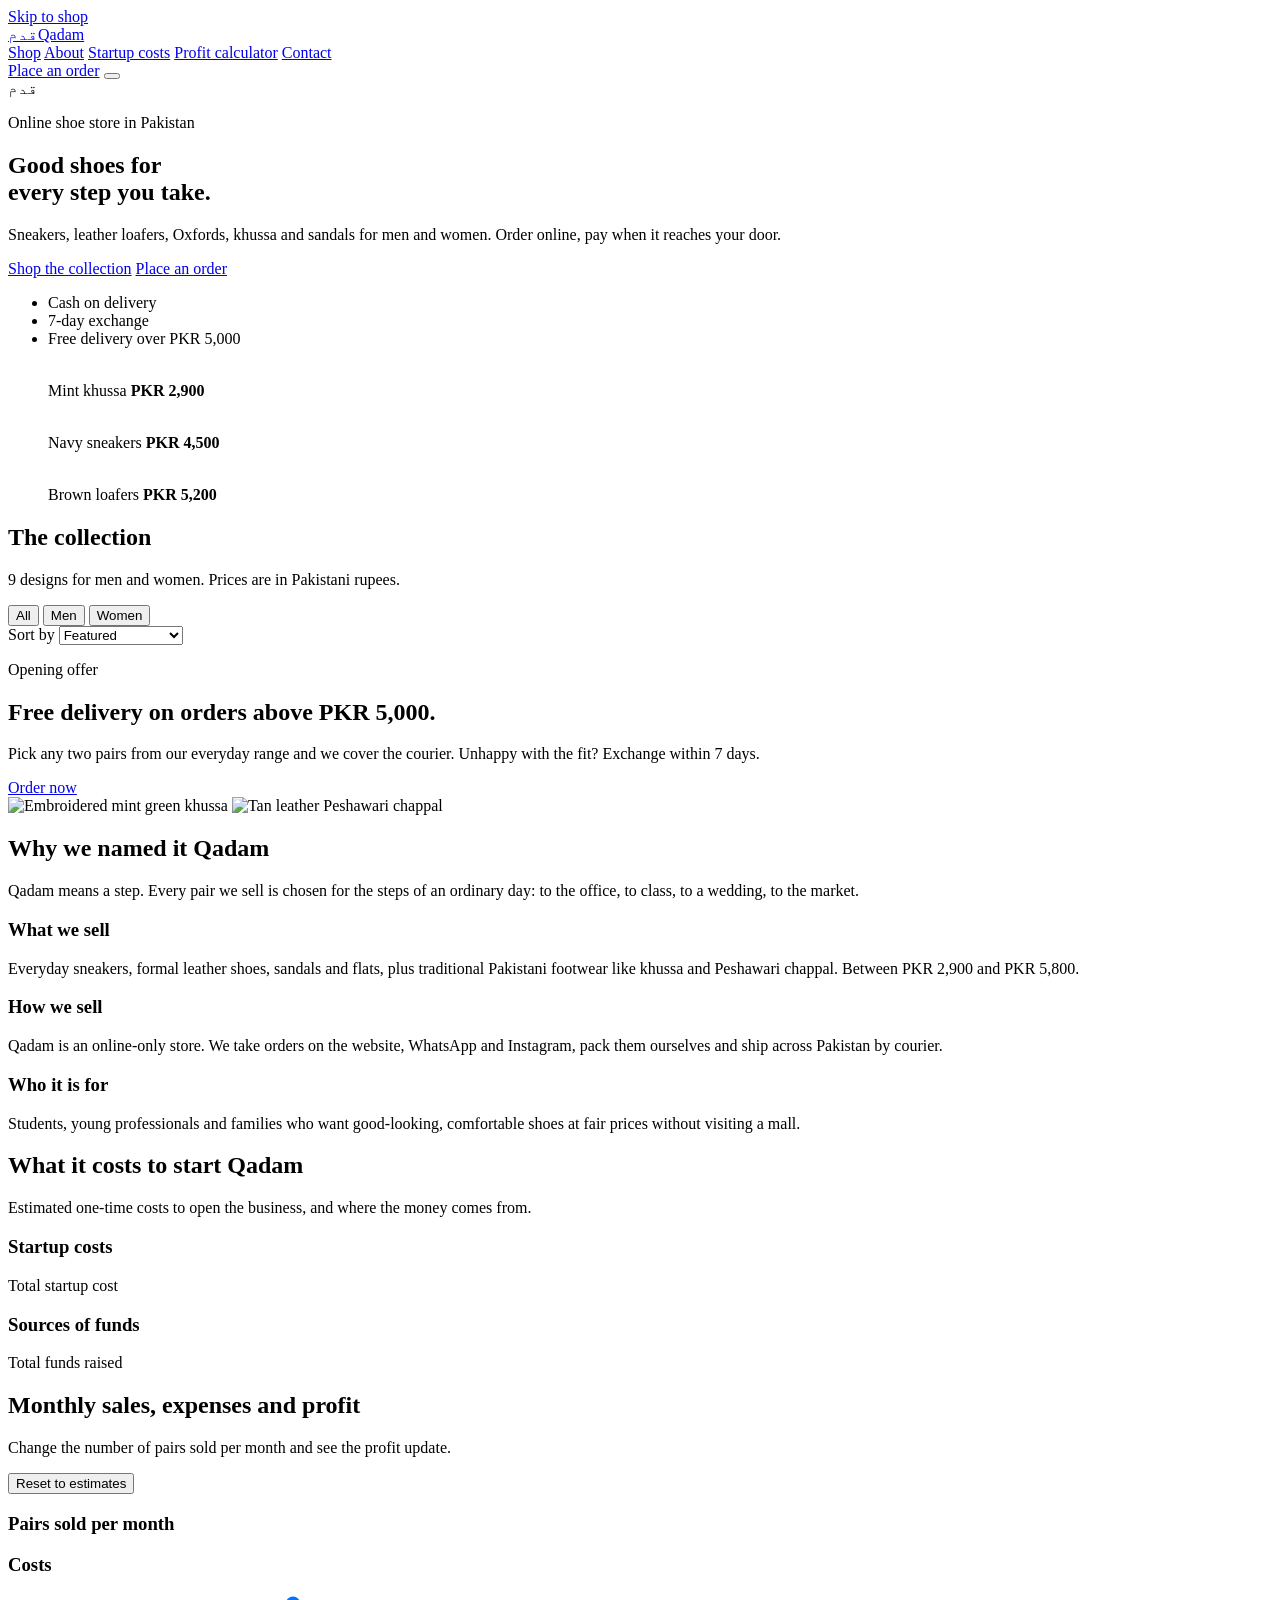
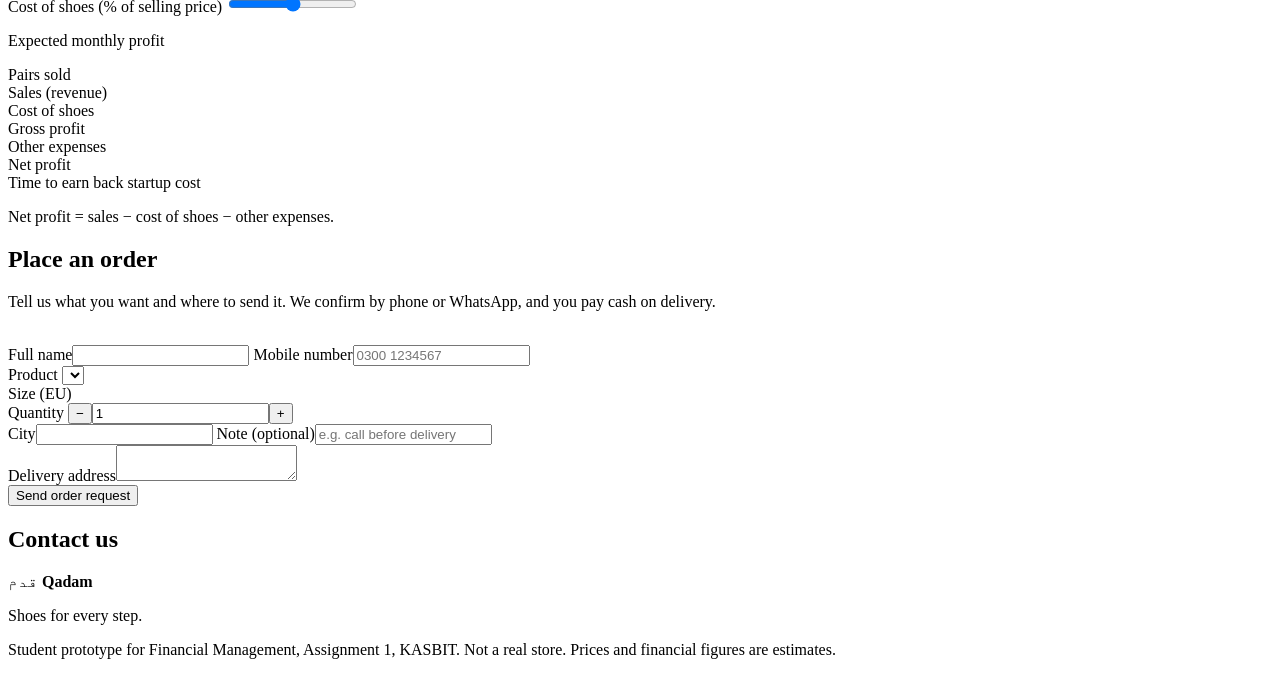
==== index.html @ eec27787 "Add files via upload" ====
<!doctype html>
<html lang="en">
<head>
<meta charset="utf-8">
<meta name="viewport" content="width=device-width, initial-scale=1">
<title>Qadam | Shoes for every step</title>
<meta name="description" content="Qadam is a Pakistani online shoe brand for men and women. Sneakers, loafers, khussa, sandals and more with cash on delivery.">
<link rel="icon" href="data:image/svg+xml,%3Csvg xmlns='http://www.w3.org/2000/svg' viewBox='0 0 64 64'%3E%3Crect width='64' height='64' rx='14' fill='%230e2b25'/%3E%3Ctext x='32' y='45' font-size='36' text-anchor='middle' fill='%23c8a15a' font-family='serif'%3EQ%3C/text%3E%3C/svg%3E">
<link rel="preconnect" href="https://fonts.googleapis.com">
<link rel="preconnect" href="https://fonts.gstatic.com" crossorigin>
<link href="https://fonts.googleapis.com/css2?family=Bricolage+Grotesque:opsz,wght@12..96,500;12..96,700;12..96,800&family=Instrument+Sans:wght@400;500;600&family=Noto+Nastaliq+Urdu:wght@500;700&display=swap" rel="stylesheet">
<link rel="stylesheet" href="static/css/style.css">
</head>
<body>
<a class="skip" href="#shop">Skip to shop</a>

<header class="site-header" id="top">
  <div class="wrap bar">
    <a class="logo" href="#top" aria-label="Qadam home"><span class="logo-ur" lang="ur">قدم</span><span class="logo-en">Qadam</span></a>
    <nav class="nav" id="nav" aria-label="Main">
      <a href="#shop">Shop</a>
      <a href="#about">About</a>
      <a href="#startup">Startup costs</a>
      <a href="#calculator">Profit calculator</a>
      <a href="#contact">Contact</a>
    </nav>
    <a class="btn btn-brass btn-sm" href="#order">Place an order</a>
    <button class="menu-btn" id="menuBtn" aria-label="Open menu" aria-expanded="false" aria-controls="nav"><span></span><span></span></button>
  </div>
</header>

<main>
<!-- HERO -->
<section class="hero">
  <div class="hero-ur" lang="ur" aria-hidden="true">قدم</div>
  <div class="wrap hero-grid">
    <div class="hero-copy">
      <p class="hero-kicker">Online shoe store in Pakistan</p>
      <h1>Good shoes for<br>every step you take.</h1>
      <p class="hero-lead">Sneakers, leather loafers, Oxfords, khussa and sandals for men and women. Order online, pay when it reaches your door.</p>
      <div class="hero-cta">
        <a class="btn btn-brass" href="#shop">Shop the collection</a>
        <a class="btn btn-ghost" href="#order">Place an order</a>
      </div>
      <ul class="hero-points">
        <li>Cash on delivery</li>
        <li>7-day exchange</li>
        <li>Free delivery over PKR 5,000</li>
      </ul>
    </div>
    <div class="steps" aria-hidden="true">
      <figure class="arch a1"><img src="static/images/8-womens-mint-khussa.webp" alt=""><figcaption>Mint khussa <b>PKR 2,900</b></figcaption></figure>
      <figure class="arch a2"><img src="static/images/1-mens-navy-sneakers.webp" alt=""><figcaption>Navy sneakers <b>PKR 4,500</b></figcaption></figure>
      <figure class="arch a3"><img src="static/images/3-mens-brown-loafers.webp" alt=""><figcaption>Brown loafers <b>PKR 5,200</b></figcaption></figure>
    </div>
  </div>
</section>

<!-- SHOP -->
<section class="section" id="shop">
  <div class="wrap">
    <div class="section-head">
      <div>
        <h2>The collection</h2>
        <p class="sub">9 designs for men and women. Prices are in Pakistani rupees.</p>
      </div>
      <div class="controls">
        <div class="seg" role="group" aria-label="Filter by gender" id="filters">
          <button class="on" data-f="all" aria-pressed="true">All</button>
          <button data-f="Men" aria-pressed="false">Men</button>
          <button data-f="Women" aria-pressed="false">Women</button>
        </div>
        <label class="sort"><span class="sr">Sort by</span>
          <select id="sort">
            <option value="default">Featured</option>
            <option value="low">Price: low to high</option>
            <option value="high">Price: high to low</option>
          </select>
        </label>
      </div>
    </div>
    <div class="grid" id="grid" aria-live="polite"></div>
  </div>
</section>

<!-- PROMO BANNER -->
<section class="promo" aria-label="Free delivery offer">
  <div class="wrap promo-in">
    <div class="promo-copy">
      <p class="promo-tag">Opening offer</p>
      <h2>Free delivery on orders above PKR 5,000.</h2>
      <p>Pick any two pairs from our everyday range and we cover the courier. Unhappy with the fit? Exchange within 7 days.</p>
      <a class="btn btn-pine" href="#order">Order now</a>
    </div>
    <div class="promo-img">
      <img src="static/images/8-womens-mint-khussa.webp" alt="Embroidered mint green khussa" loading="lazy">
      <img src="static/images/9-mens-peshawari-chappal.webp" alt="Tan leather Peshawari chappal" loading="lazy">
    </div>
  </div>
</section>

<!-- ABOUT -->
<section class="section" id="about">
  <div class="wrap about">
    <div>
      <h2>Why we named it Qadam</h2>
      <p class="big">Qadam means a step. Every pair we sell is chosen for the steps of an ordinary day: to the office, to class, to a wedding, to the market.</p>
    </div>
    <div class="about-cols">
      <div>
        <h3>What we sell</h3>
        <p>Everyday sneakers, formal leather shoes, sandals and flats, plus traditional Pakistani footwear like khussa and Peshawari chappal. Between PKR 2,900 and PKR 5,800.</p>
      </div>
      <div>
        <h3>How we sell</h3>
        <p>Qadam is an online-only store. We take orders on the website, WhatsApp and Instagram, pack them ourselves and ship across Pakistan by courier.</p>
      </div>
      <div>
        <h3>Who it is for</h3>
        <p>Students, young professionals and families who want good-looking, comfortable shoes at fair prices without visiting a mall.</p>
      </div>
    </div>
  </div>
</section>

<!-- STARTUP COSTS -->
<section class="section tint" id="startup">
  <div class="wrap">
    <div class="section-head">
      <div>
        <h2>What it costs to start Qadam</h2>
        <p class="sub">Estimated one-time costs to open the business, and where the money comes from.</p>
      </div>
    </div>
    <div class="two">
      <div class="card">
        <h3>Startup costs</h3>
        <ul class="bars" id="costList"></ul>
        <div class="total"><span>Total startup cost</span><strong id="costTotal"></strong></div>
      </div>
      <div class="card">
        <h3>Sources of funds</h3>
        <div class="stack" id="fundStack" role="img" aria-label="Share of each funding source"></div>
        <ul class="funds" id="fundList"></ul>
        <div class="total"><span>Total funds raised</span><strong id="fundTotal"></strong></div>
        <p class="note" id="fundNote"></p>
      </div>
    </div>
  </div>
</section>

<!-- CALCULATOR -->
<section class="section" id="calculator">
  <div class="wrap">
    <div class="section-head">
      <div>
        <h2>Monthly sales, expenses and profit</h2>
        <p class="sub">Change the number of pairs sold per month and see the profit update.</p>
      </div>
      <button class="btn btn-line btn-sm" id="resetCalc" type="button">Reset to estimates</button>
    </div>
    <div class="calc">
      <div class="calc-inputs">
        <div class="card">
          <h3>Pairs sold per month</h3>
          <div id="unitRows" class="rows"></div>
        </div>
        <div class="card">
          <h3>Costs</h3>
          <label class="field-inline">
            <span>Cost of shoes (% of selling price)</span>
            <span class="rangebox"><input type="range" id="costPct" min="30" max="80" step="1"><output id="costPctOut"></output></span>
          </label>
          <div id="expRows" class="rows"></div>
        </div>
      </div>
      <aside class="calc-out" aria-live="polite">
        <p class="out-label">Expected monthly profit</p>
        <p class="out-big" id="oProfit"></p>
        <p class="out-sub" id="oMargin"></p>
        <div class="flow" id="flow" role="img" aria-label="How sales are split between shoe costs, expenses and profit"></div>
        <dl class="out-list">
          <div><dt>Pairs sold</dt><dd id="oUnits"></dd></div>
          <div><dt>Sales (revenue)</dt><dd id="oRev"></dd></div>
          <div><dt>Cost of shoes</dt><dd id="oCogs"></dd></div>
          <div><dt>Gross profit</dt><dd id="oGross"></dd></div>
          <div><dt>Other expenses</dt><dd id="oExp"></dd></div>
          <div class="hl"><dt>Net profit</dt><dd id="oNet"></dd></div>
          <div><dt>Time to earn back startup cost</dt><dd id="oPay"></dd></div>
        </dl>
        <p class="note">Net profit = sales &minus; cost of shoes &minus; other expenses.</p>
      </aside>
    </div>
  </div>
</section>

<!-- ORDER -->
<section class="section tint" id="order">
  <div class="wrap order">
    <div class="order-side">
      <h2>Place an order</h2>
      <p class="sub">Tell us what you want and where to send it. We confirm by phone or WhatsApp, and you pay cash on delivery.</p>
      <div class="order-img"><img id="orderImg" src="static/images/1-mens-navy-sneakers.webp" alt=""></div>
    </div>
    <form class="card form" id="orderForm" novalidate>
      <div class="f2">
        <label>Full name<input name="name" autocomplete="name" required><em class="err" data-for="name"></em></label>
        <label>Mobile number<input name="phone" inputmode="tel" autocomplete="tel" placeholder="0300 1234567" required><em class="err" data-for="phone"></em></label>
      </div>
      <label>Product
        <select name="productId" id="orderProduct" required></select>
        <em class="err" data-for="productId"></em>
      </label>
      <div class="f2">
        <div class="fieldset">
          <span class="lab">Size (EU)</span>
          <div class="sizes" id="sizes" role="radiogroup" aria-label="Size"></div>
          <em class="err" data-for="size"></em>
        </div>
        <label>Quantity
          <span class="qty"><button type="button" data-q="-1" aria-label="Decrease">&minus;</button><input name="quantity" id="qty" value="1" inputmode="numeric" readonly><button type="button" data-q="1" aria-label="Increase">+</button></span>
        </label>
      </div>
      <div class="f2">
        <label>City<input name="city" autocomplete="address-level2" required><em class="err" data-for="city"></em></label>
        <label>Note (optional)<input name="note" maxlength="300" placeholder="e.g. call before delivery"></label>
      </div>
      <label>Delivery address<textarea name="address" rows="2" autocomplete="street-address" required></textarea><em class="err" data-for="address"></em></label>
      <div class="summary" id="summary"></div>
      <button class="btn btn-pine btn-block" type="submit" id="submitBtn">Send order request</button>
      <p class="form-msg" id="formMsg" role="status"></p>
    </form>
  </div>
</section>

<!-- CONTACT -->
<section class="section" id="contact">
  <div class="wrap">
    <h2>Contact us</h2>
    <div class="contact-grid" id="contactGrid"></div>
  </div>
</section>
</main>

<footer class="footer">
  <div class="wrap foot">
    <div><span class="logo-ur" lang="ur">قدم</span> <strong>Qadam</strong><p>Shoes for every step.</p></div>
    <p class="fine">Student prototype for Financial Management, Assignment 1, KASBIT. Not a real store. Prices and financial figures are estimates.</p>
  </div>
</footer>

<!-- QUICK VIEW -->
<dialog class="qv" id="qv" aria-labelledby="qvName">
  <button class="qv-x" id="qvClose" aria-label="Close">&times;</button>
  <div class="qv-img"><img id="qvImg" alt=""></div>
  <div class="qv-body">
    <p class="qv-meta" id="qvMeta"></p>
    <h3 id="qvName"></h3>
    <p class="qv-price" id="qvPrice"></p>
    <p id="qvDesc"></p>
    <ul class="qv-feat" id="qvFeat"></ul>
    <button class="btn btn-pine" id="qvOrder" type="button">Order this pair</button>
  </div>
</dialog>

<script src="static/js/data.js"></script>
<script src="static/js/app.js"></script>
</body>
</html>
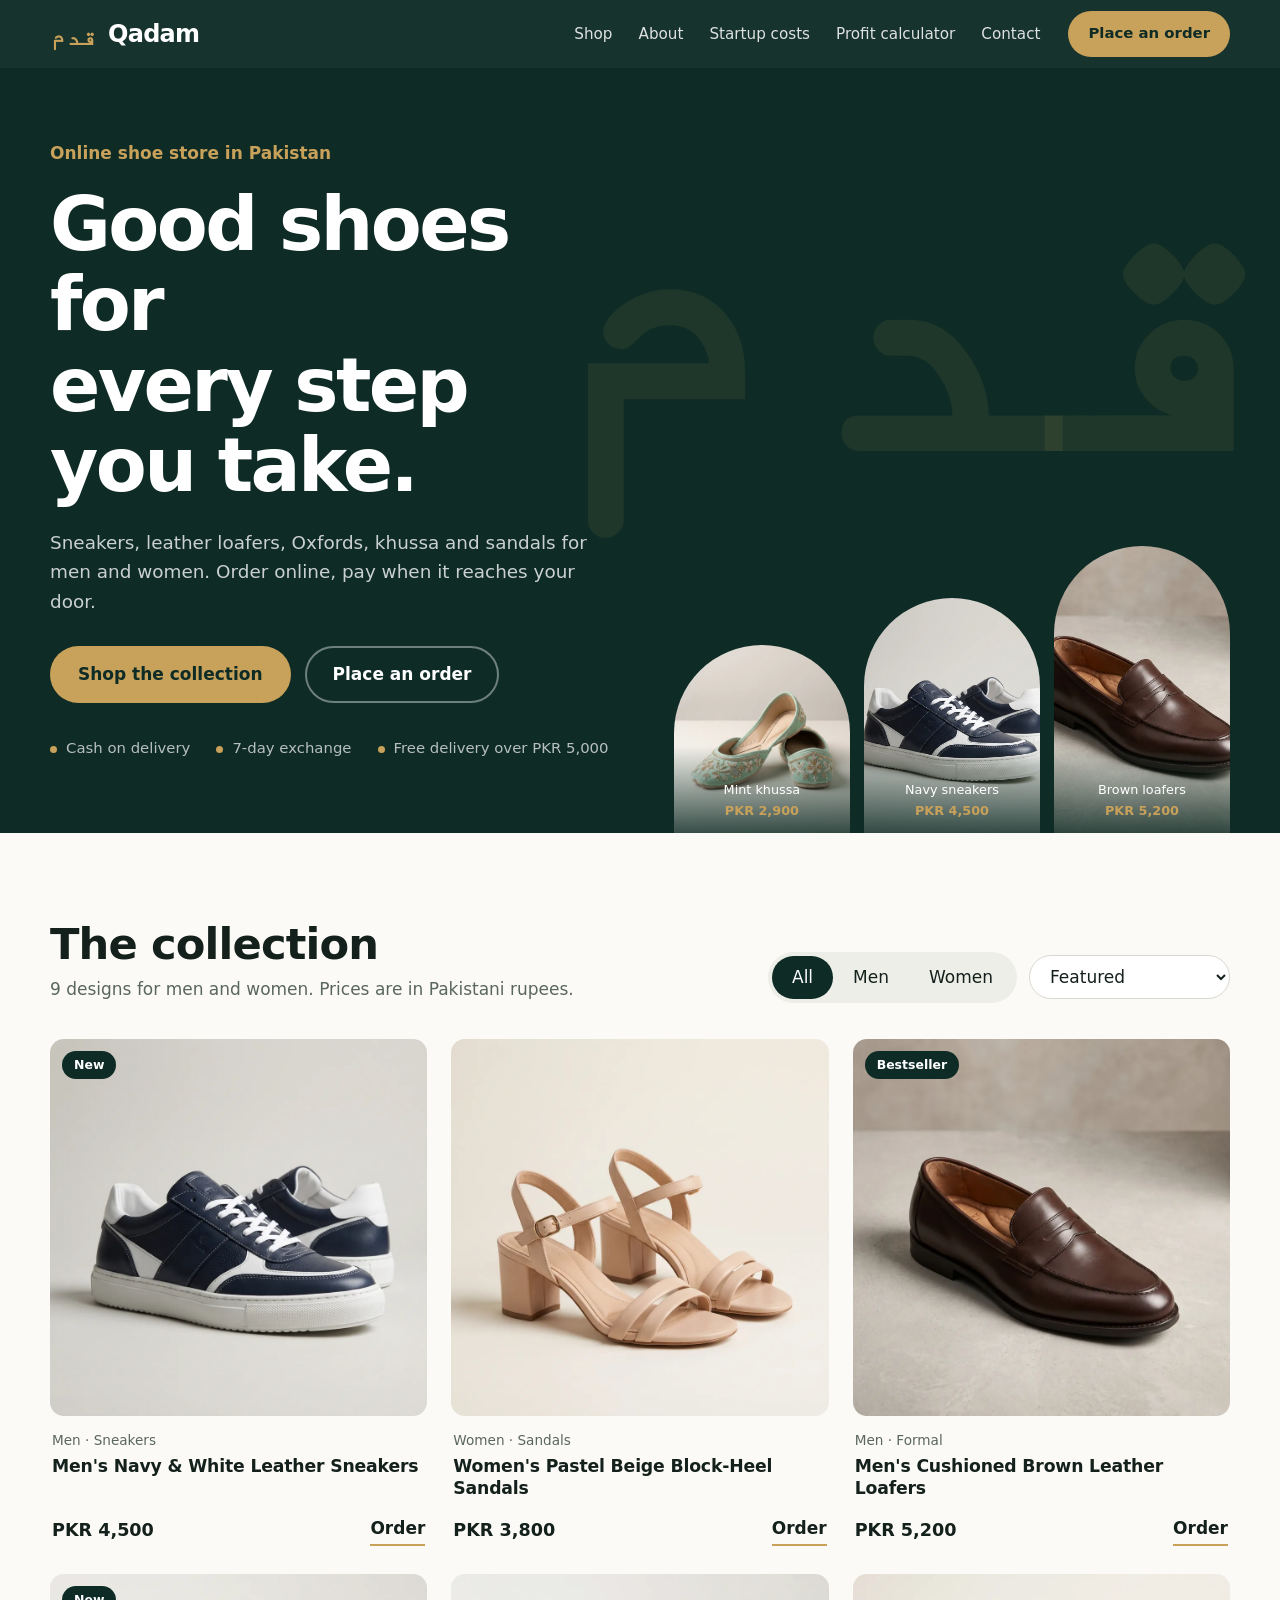
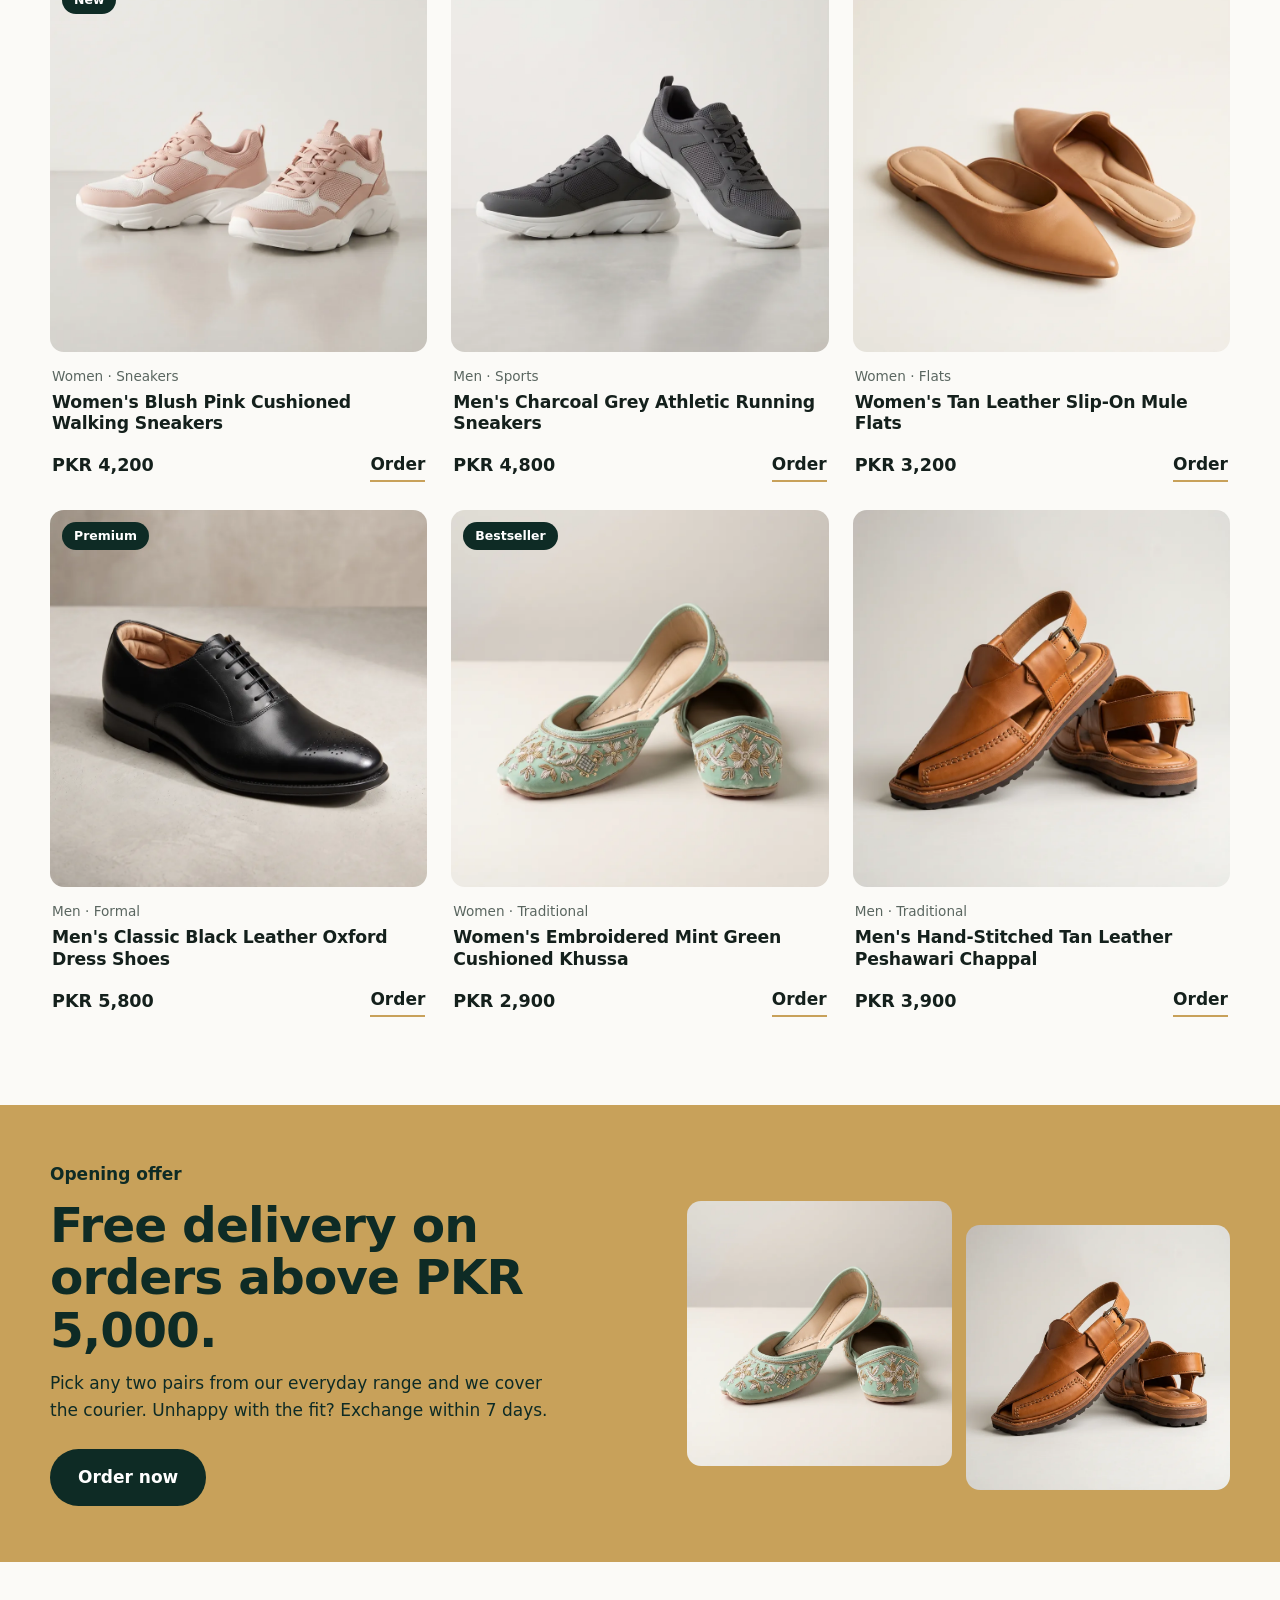
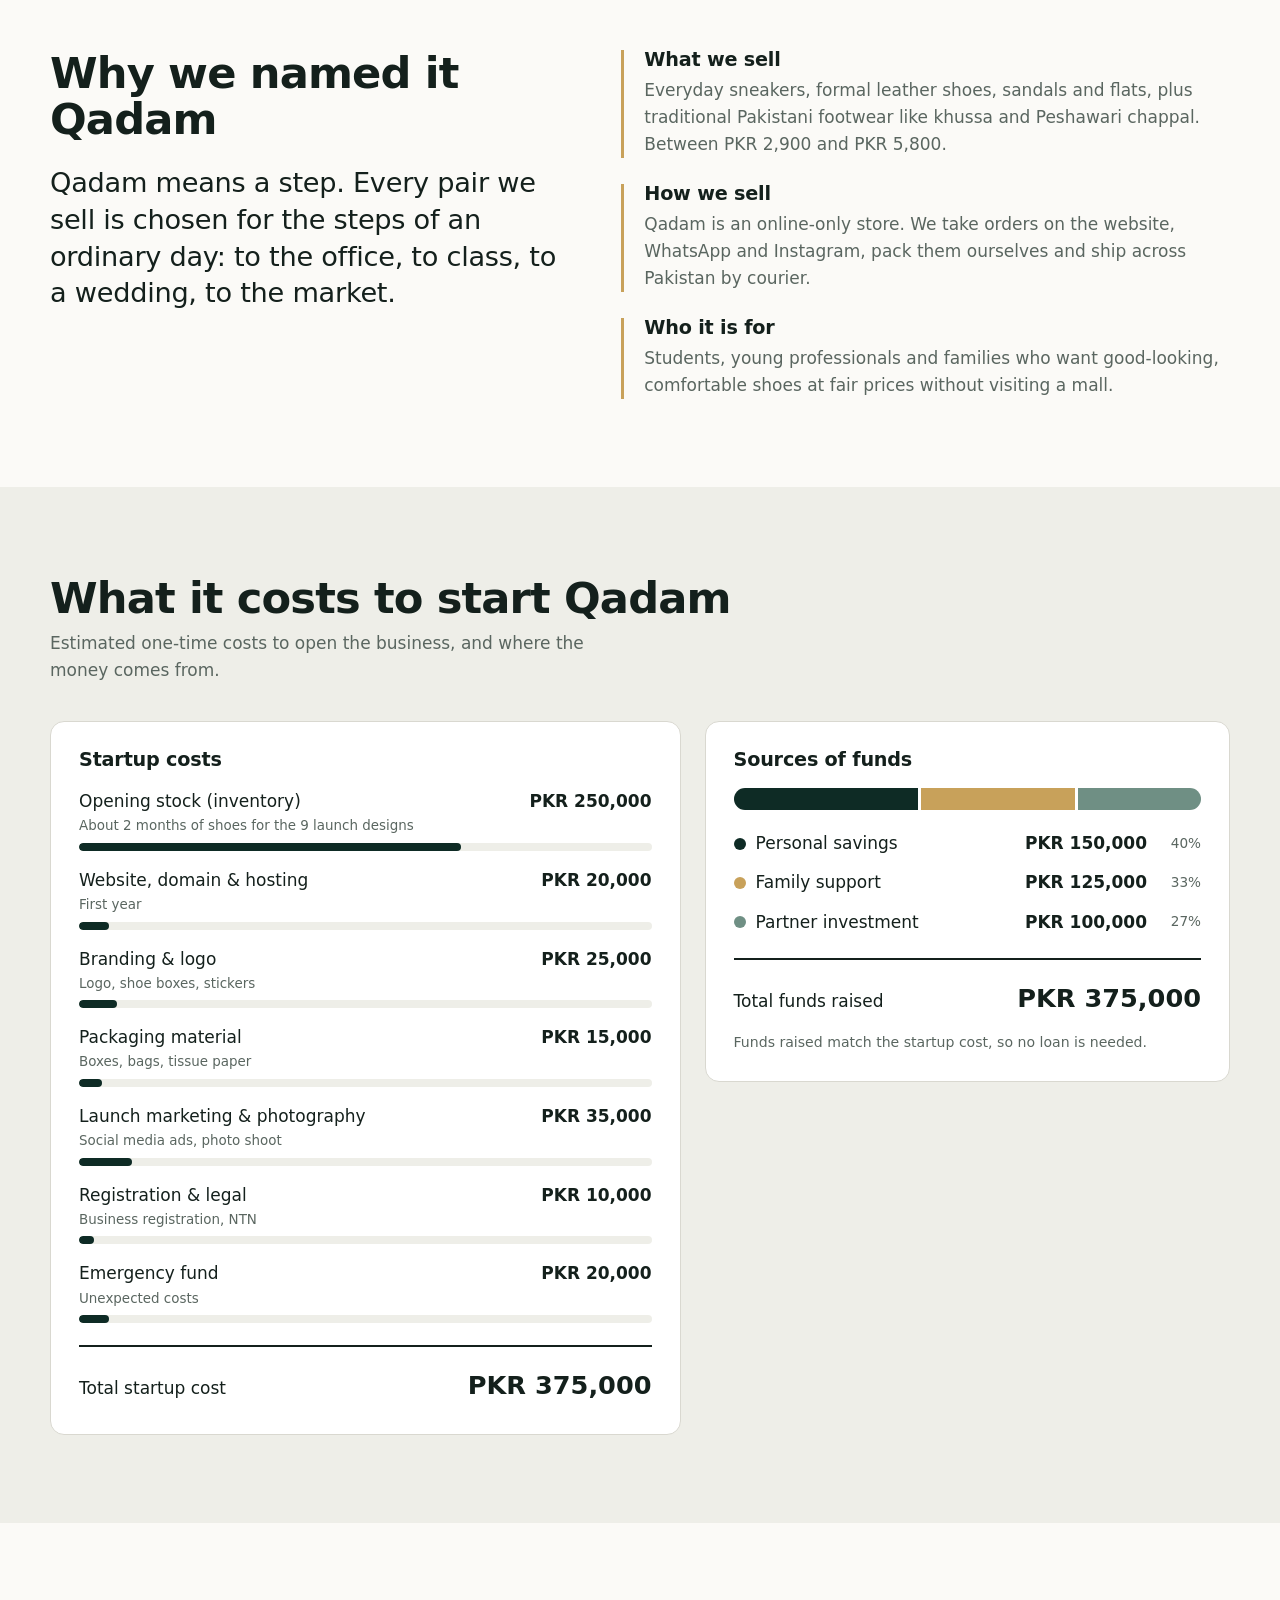
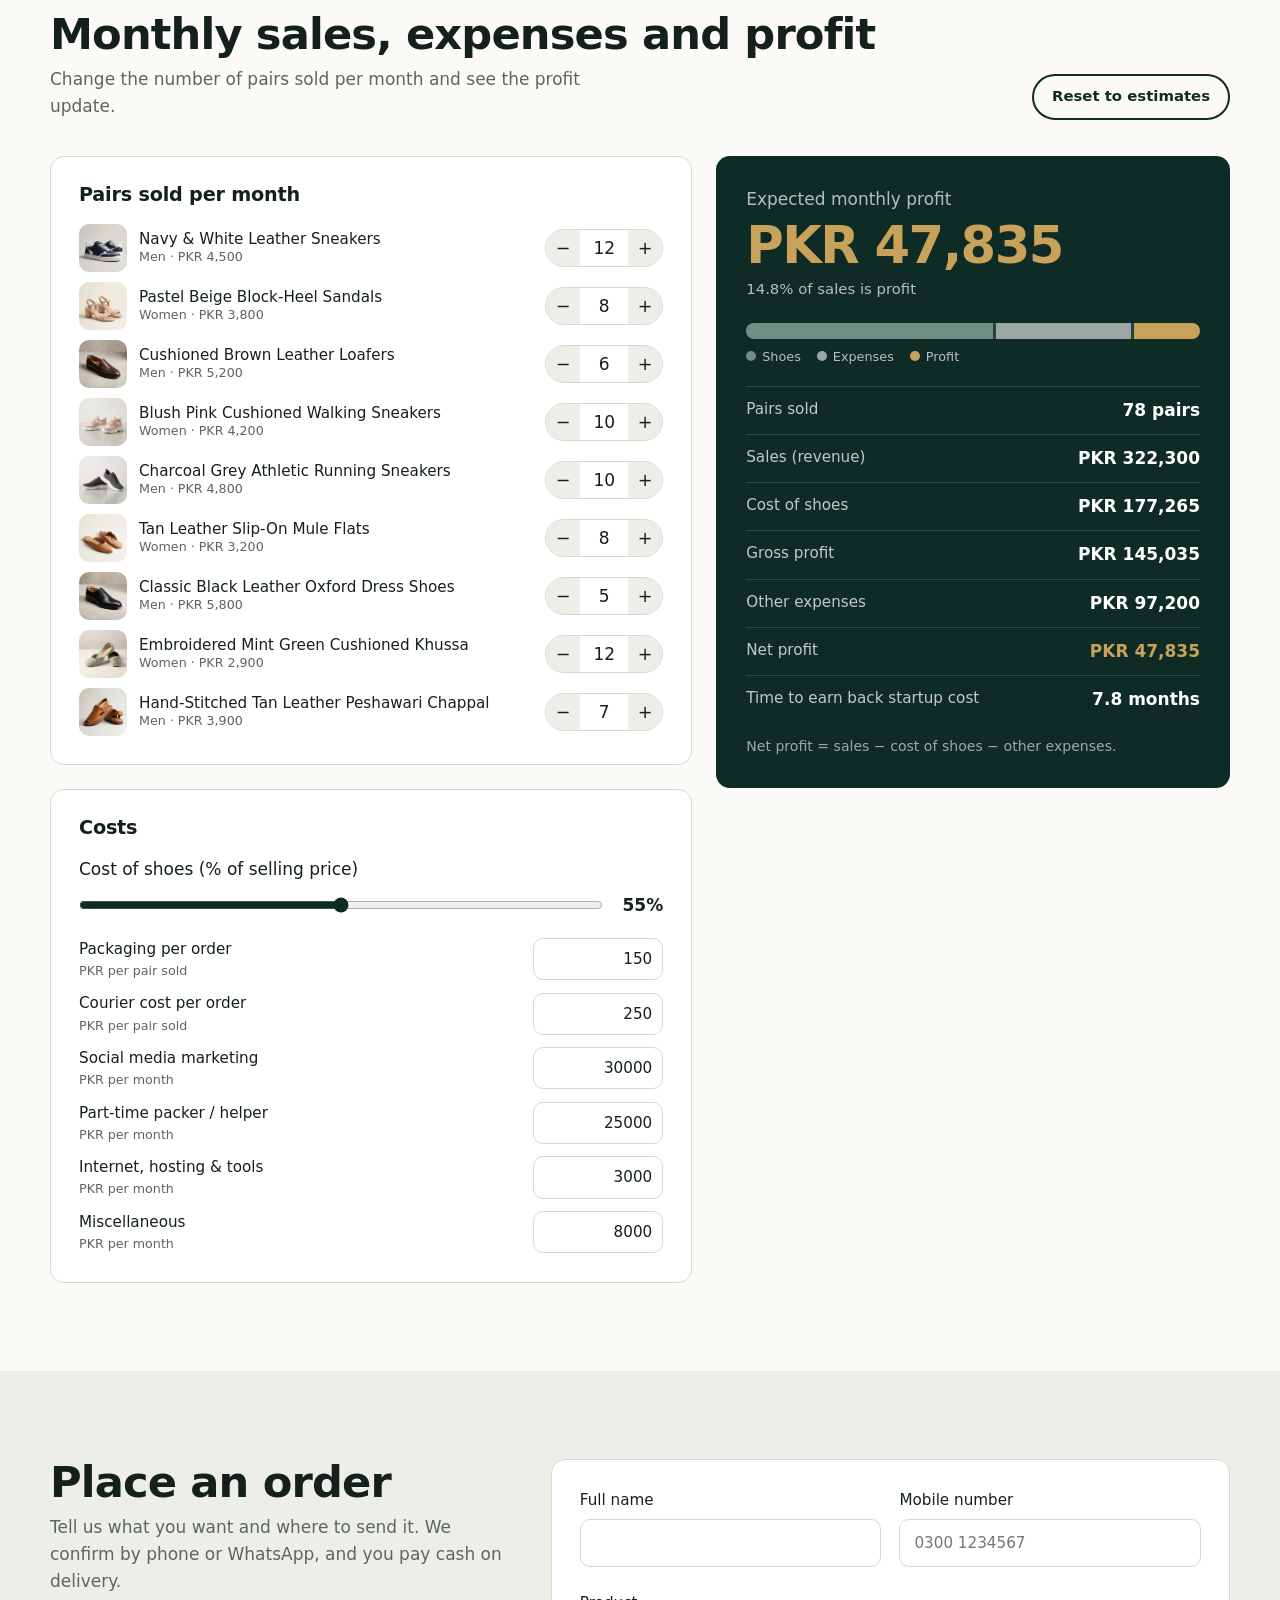
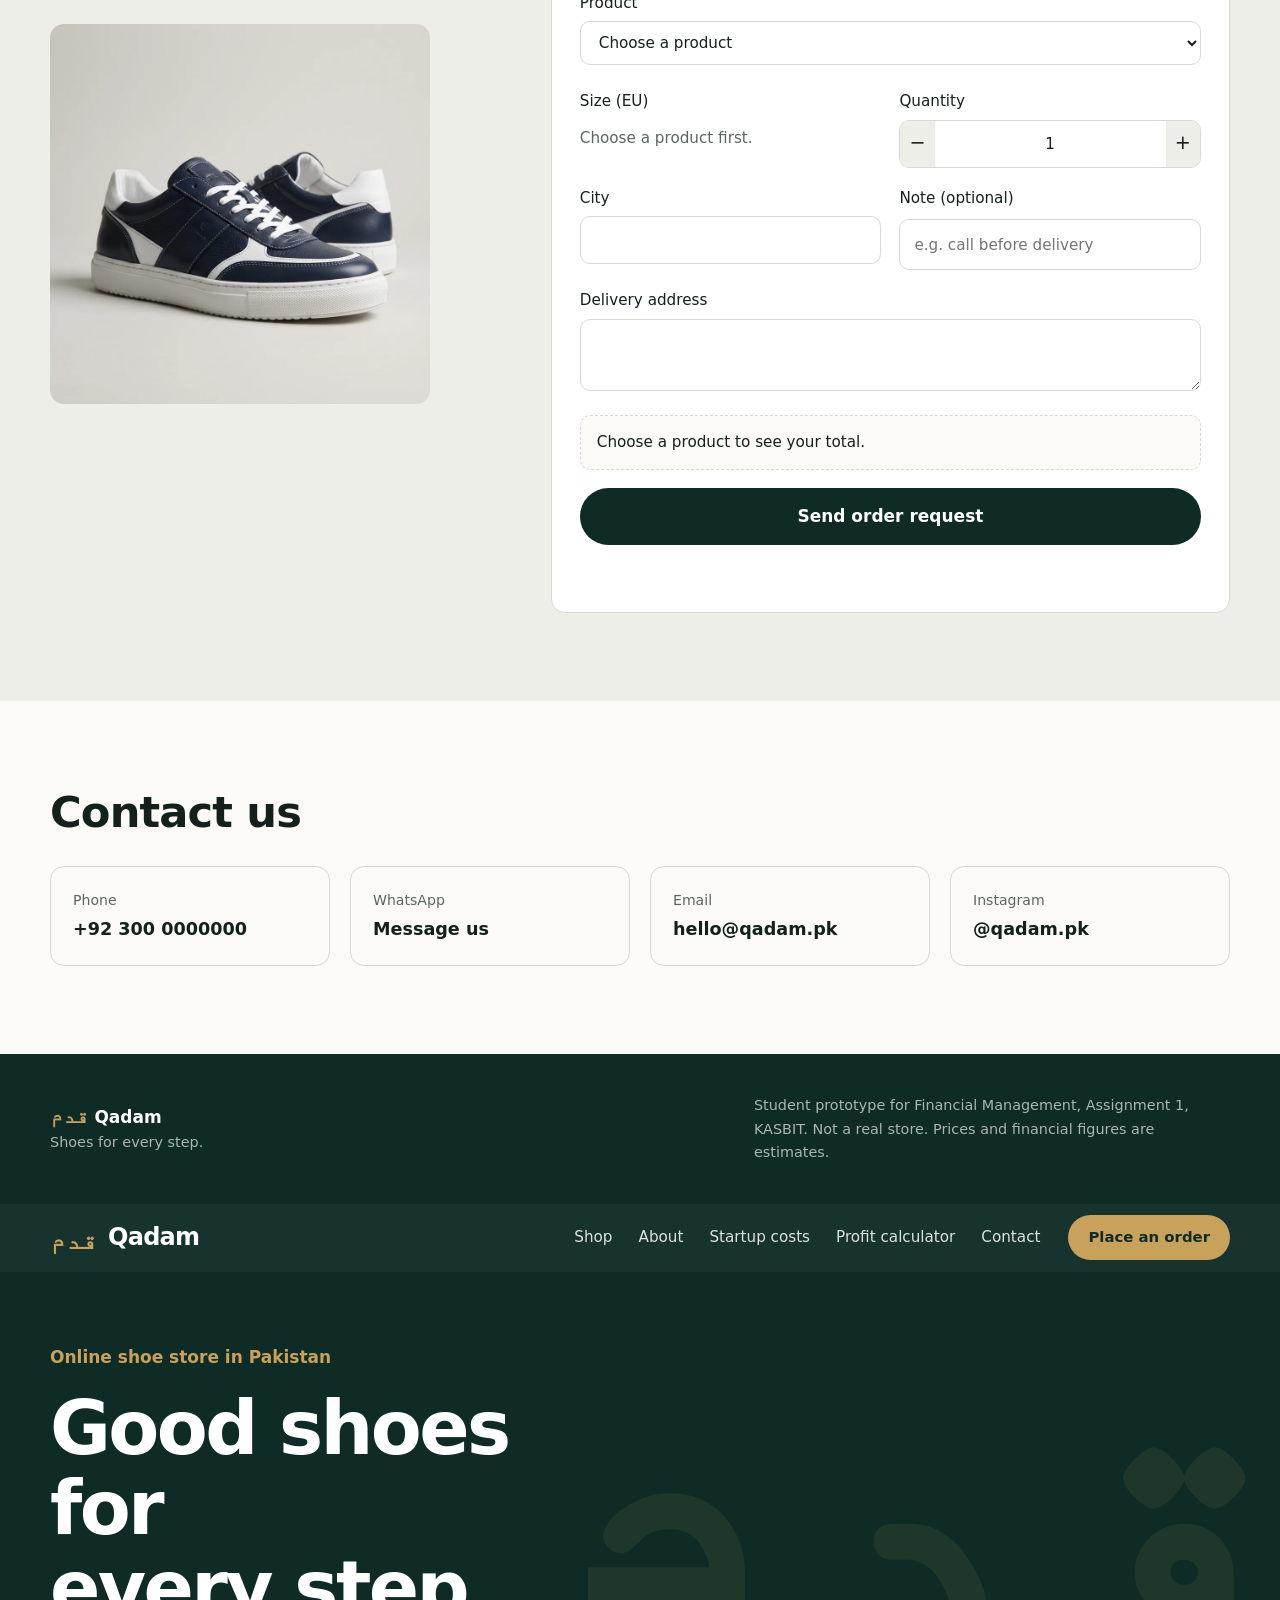
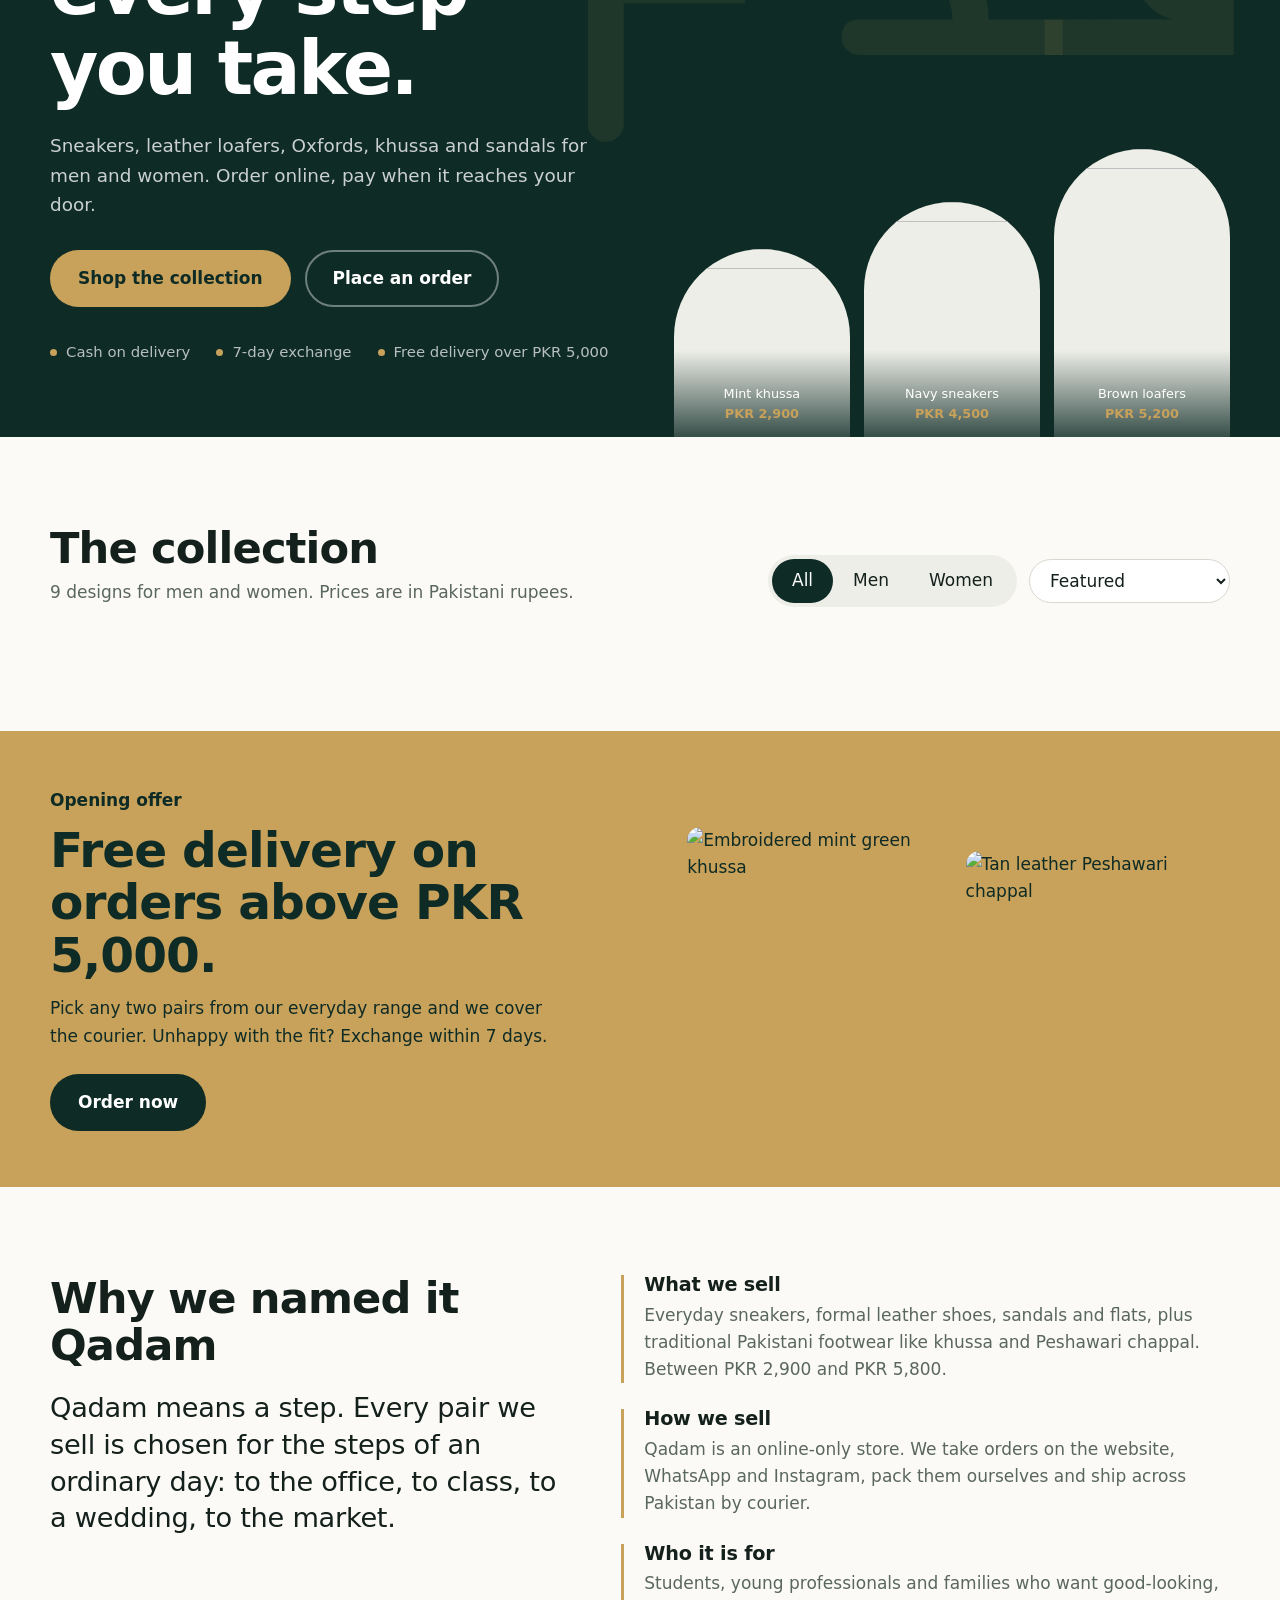
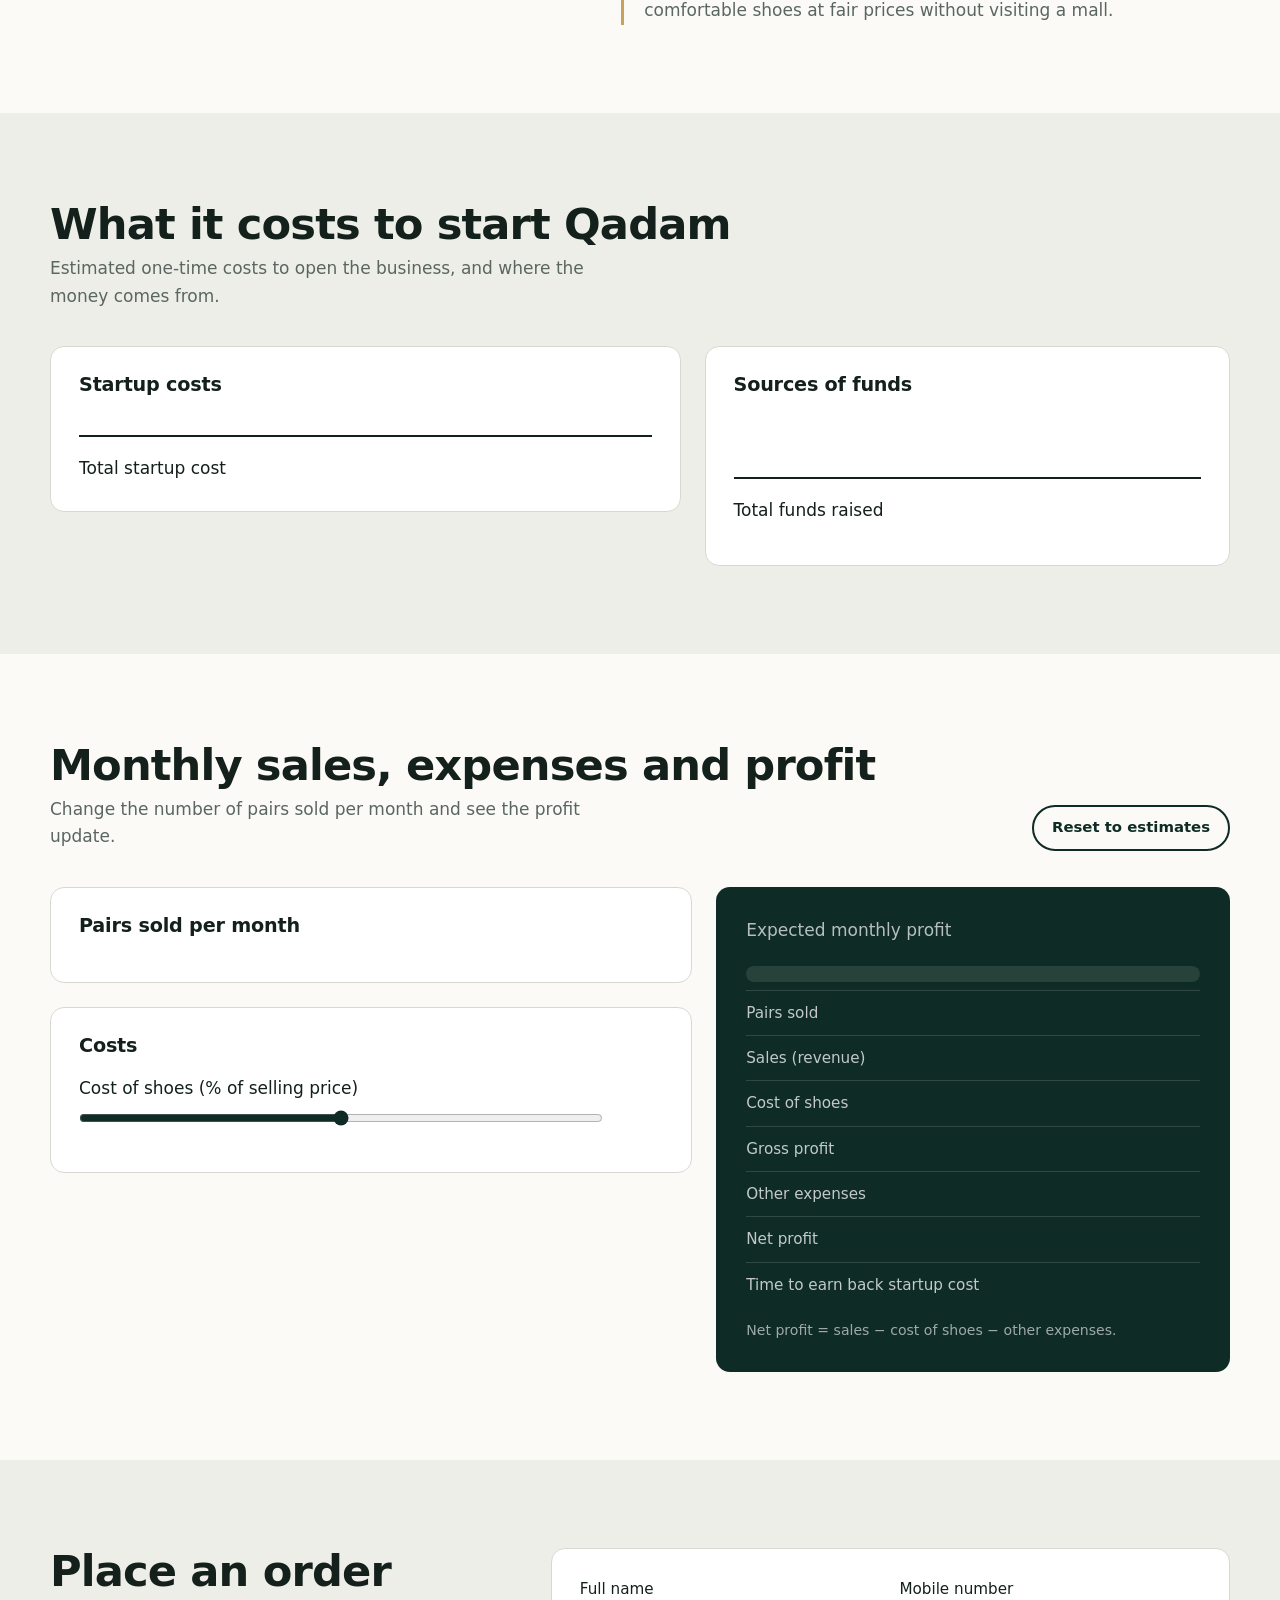
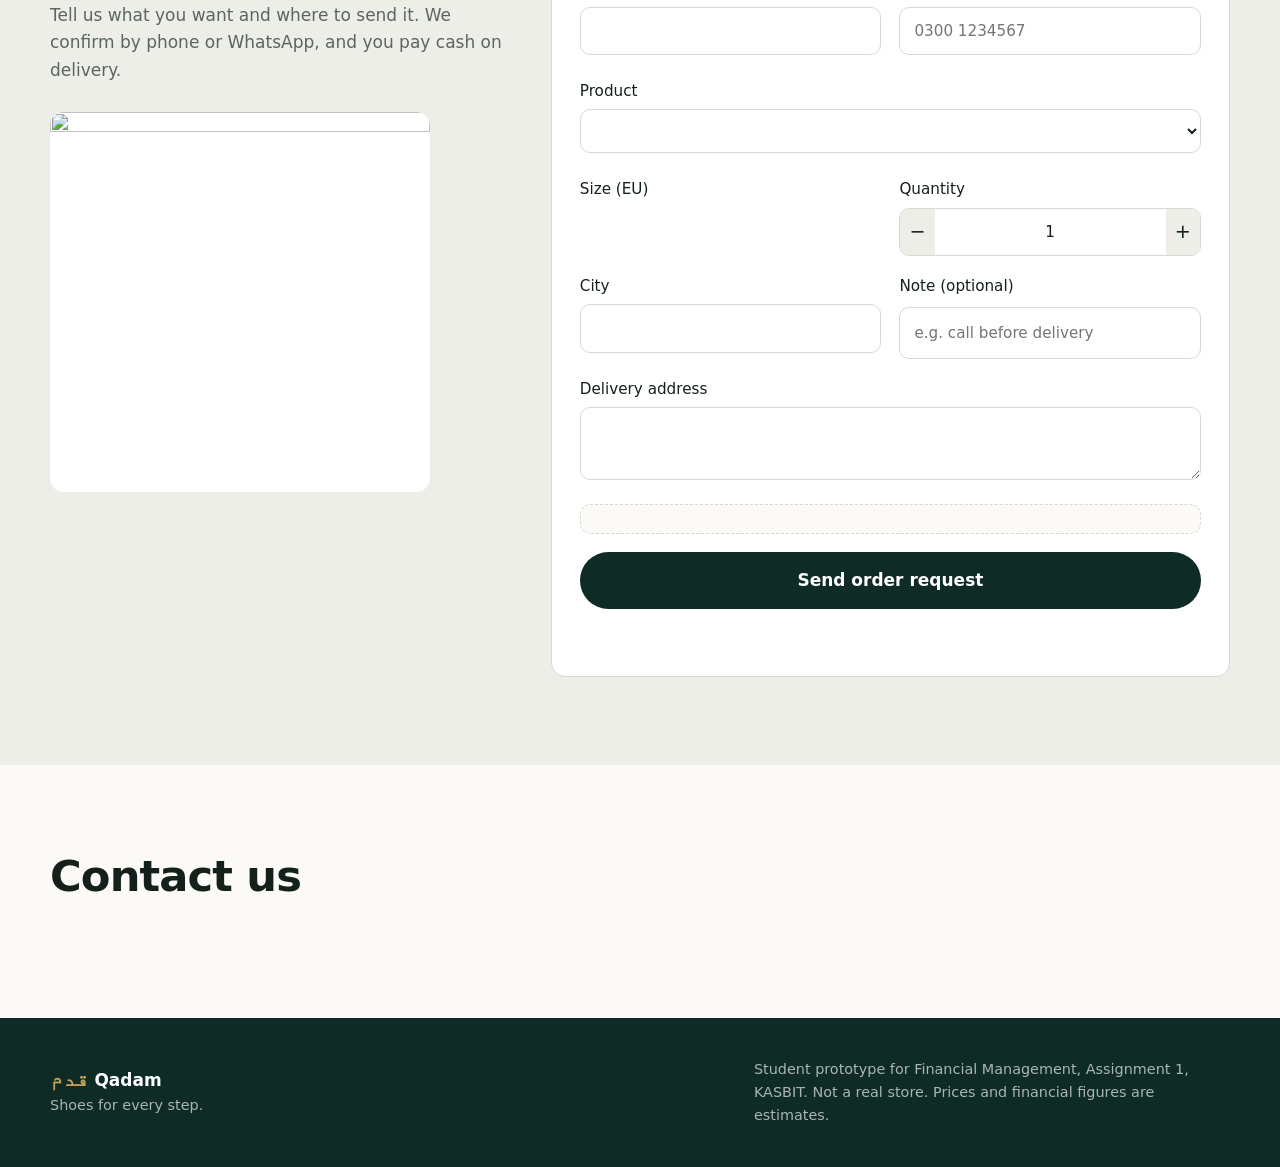
==== commit a141b32d: "Update index.html" ====
--- a/index.html
+++ b/index.html
@@ -9,7 +9,278 @@
 <link rel="preconnect" href="https://fonts.googleapis.com">
 <link rel="preconnect" href="https://fonts.gstatic.com" crossorigin>
 <link href="https://fonts.googleapis.com/css2?family=Bricolage+Grotesque:opsz,wght@12..96,500;12..96,700;12..96,800&family=Instrument+Sans:wght@400;500;600&family=Noto+Nastaliq+Urdu:wght@500;700&display=swap" rel="stylesheet">
-<link rel="stylesheet" href="static/css/style.css">
+<style>
+:root{
+  --pine:#0e2b25; --pine-2:#173d34; --brass:#c8a15a; --brass-d:#7d5f24;
+  --paper:#fbfaf7; --stone:#eeeee8; --ink:#14201c; --muted:#5a6660; --line:#d9d8d0;
+  --good:#1f7a4d; --bad:#b3372c;
+  --display:"Bricolage Grotesque",system-ui,sans-serif;
+  --body:"Instrument Sans",system-ui,sans-serif;
+  --urdu:"Noto Nastaliq Urdu",serif;
+  --r:14px;
+}
+*{box-sizing:border-box;margin:0;padding:0}
+html{scroll-behavior:smooth;scroll-padding-top:76px}
+body{font-family:var(--body);color:var(--ink);background:var(--paper);line-height:1.6;font-size:17px;-webkit-font-smoothing:antialiased}
+img{display:block;max-width:100%}
+button,input,select,textarea{font:inherit;color:inherit}
+a{color:inherit}
+:focus-visible{outline:3px solid var(--brass);outline-offset:2px}
+.sr{position:absolute;width:1px;height:1px;overflow:hidden;clip:rect(0 0 0 0)}
+.skip{position:absolute;left:-999px;top:8px;background:var(--brass);padding:8px 14px;z-index:99;border-radius:8px}
+.skip:focus{left:8px}
+.wrap{width:min(1180px,100% - 32px);margin-inline:auto}
+
+h1,h2,h3{font-family:var(--display);line-height:1.08;letter-spacing:-.02em}
+h2{font-size:clamp(1.9rem,3.4vw,2.7rem);font-weight:800}
+h3{font-size:1.2rem;font-weight:700;letter-spacing:-.01em}
+.sub{color:var(--muted);margin-top:8px;max-width:52ch}
+.note{font-size:.88rem;color:var(--muted);margin-top:12px}
+
+/* buttons */
+.btn{display:inline-flex;align-items:center;justify-content:center;gap:8px;border:2px solid transparent;border-radius:999px;padding:13px 26px;font-weight:600;text-decoration:none;cursor:pointer;transition:transform .15s,background .15s,color .15s,border-color .15s}
+.btn:hover{transform:translateY(-2px)}
+.btn-sm{padding:9px 18px;font-size:.93rem}
+.btn-block{width:100%}
+.btn-brass{background:var(--brass);color:var(--pine)}
+.btn-brass:hover{background:#d8b36b}
+.btn-pine{background:var(--pine);color:#fff}
+.btn-pine:hover{background:var(--pine-2)}
+.btn-ghost{border-color:rgba(255,255,255,.4);color:#fff}
+.btn-ghost:hover{border-color:#fff}
+.btn-line{border-color:var(--pine);color:var(--pine);background:transparent}
+.btn-line:hover{background:var(--pine);color:#fff}
+.btn:disabled{opacity:.6;cursor:wait;transform:none}
+
+/* header */
+.site-header{position:sticky;top:0;z-index:50;background:rgba(14,43,37,.96);backdrop-filter:blur(8px);color:#fff}
+.bar{display:flex;align-items:center;gap:28px;height:68px}
+.logo{display:flex;align-items:center;gap:10px;text-decoration:none}
+.logo-ur{font-family:var(--urdu);color:var(--brass);font-size:1.6rem;line-height:1;font-weight:700;padding-top:6px}
+.logo-en{font-family:var(--display);font-weight:800;font-size:1.5rem;letter-spacing:-.03em}
+.nav{display:flex;gap:26px;margin-left:auto}
+.nav a{text-decoration:none;font-size:.95rem;opacity:.85}
+.nav a:hover{opacity:1;color:var(--brass)}
+.menu-btn{display:none;background:none;border:0;width:40px;height:40px;cursor:pointer;margin-left:auto;position:relative}
+.menu-btn span{position:absolute;left:8px;right:8px;height:2px;background:#fff;transition:transform .2s}
+.menu-btn span:first-child{top:15px}.menu-btn span:last-child{top:23px}
+.menu-btn[aria-expanded=true] span:first-child{transform:translateY(4px) rotate(45deg)}
+.menu-btn[aria-expanded=true] span:last-child{transform:translateY(-4px) rotate(-45deg)}
+
+/* hero */
+.hero{position:relative;background:var(--pine);color:#fff;overflow:hidden;padding:72px 0 0}
+.hero-ur{position:absolute;right:-2%;top:-6%;font-family:var(--urdu);font-weight:700;font-size:clamp(220px,34vw,460px);line-height:1.3;color:rgba(200,161,90,.09);pointer-events:none;user-select:none}
+.hero-grid{position:relative;display:grid;grid-template-columns:1.05fr 1fr;gap:40px;align-items:end}
+.hero-copy{padding-bottom:72px;align-self:center}
+.hero-kicker{color:var(--brass);font-weight:600;margin-bottom:18px}
+.hero h1{font-size:clamp(2.6rem,5.8vw,4.9rem);font-weight:800;letter-spacing:-.035em}
+.hero-lead{font-size:1.15rem;color:rgba(255,255,255,.78);margin:22px 0 30px;max-width:46ch}
+.hero-cta{display:flex;gap:14px;flex-wrap:wrap}
+.hero-points{display:flex;gap:10px 26px;flex-wrap:wrap;list-style:none;margin-top:34px;color:rgba(255,255,255,.7);font-size:.93rem}
+.hero-points li::before{content:"";display:inline-block;width:7px;height:7px;border-radius:50%;background:var(--brass);margin-right:9px;vertical-align:middle}
+.steps{display:grid;grid-template-columns:repeat(3,1fr);gap:14px;align-items:end}
+.arch{position:relative;background:var(--stone);border-radius:999px 999px 0 0;overflow:hidden;color:var(--ink);animation:rise .9s cubic-bezier(.2,.7,.2,1) both}
+.arch img{width:100%;aspect-ratio:3/4.4;object-fit:cover}
+.arch figcaption{position:absolute;left:0;right:0;bottom:0;padding:34px 8px 12px;text-align:center;font-size:.8rem;background:linear-gradient(transparent,rgba(14,43,37,.82));color:#fff;display:flex;flex-direction:column}
+.arch figcaption b{font-weight:600;color:var(--brass)}
+.a1{margin-bottom:0}.a1 img{aspect-ratio:3/3.2}
+.a2{animation-delay:.12s}.a2 img{aspect-ratio:3/4}
+.a3{animation-delay:.24s}.a3 img{aspect-ratio:3/4.9}
+@keyframes rise{from{transform:translateY(60px);opacity:0}to{transform:none;opacity:1}}
+
+/* sections */
+.section{padding:88px 0}
+.section.tint{background:var(--stone)}
+.section-head{display:flex;justify-content:space-between;align-items:flex-end;gap:24px;flex-wrap:wrap;margin-bottom:36px}
+.controls{display:flex;gap:12px;flex-wrap:wrap;align-items:center}
+.seg{display:flex;background:var(--stone);border-radius:999px;padding:4px}
+.seg button{border:0;background:none;padding:8px 20px;border-radius:999px;cursor:pointer;font-weight:500}
+.seg button.on{background:var(--pine);color:#fff}
+.sort select{border:1px solid var(--line);background:#fff;border-radius:999px;padding:10px 16px}
+
+/* products */
+.grid{display:grid;grid-template-columns:repeat(3,1fr);gap:28px 24px}
+.pcard{display:flex;flex-direction:column}
+.pimg{position:relative;border-radius:var(--r);overflow:hidden;background:var(--stone);aspect-ratio:1;border:0;padding:0;cursor:pointer;width:100%}
+.pimg img{width:100%;height:100%;object-fit:cover;transition:transform .5s}
+.pimg:hover img{transform:scale(1.05)}
+.badge{position:absolute;left:12px;top:12px;background:var(--pine);color:#fff;font-size:.78rem;font-weight:600;padding:4px 12px;border-radius:999px}
+.pinfo{padding:14px 2px 0;display:flex;flex-direction:column;gap:4px;flex:1}
+.ptype{font-size:.85rem;color:var(--muted)}
+.pname{font-family:var(--display);font-weight:700;font-size:1.08rem;line-height:1.25;letter-spacing:-.01em}
+.prow{display:flex;justify-content:space-between;align-items:center;margin-top:auto;padding-top:10px}
+.price{font-weight:600;font-size:1.1rem}
+.price small{font-weight:400;color:var(--muted);font-size:.8rem;margin-right:4px}
+.link-btn{background:none;border:0;border-bottom:2px solid var(--brass);padding:2px 0;font-weight:600;cursor:pointer}
+.link-btn:hover{color:var(--brass-d)}
+
+/* promo banner */
+.promo{background:var(--brass);color:var(--pine);overflow:hidden}
+.promo-in{display:grid;grid-template-columns:1.1fr 1fr;gap:40px;align-items:center;padding-block:56px}
+.promo-tag{font-weight:600;margin-bottom:10px}
+.promo h2{font-size:clamp(2rem,3.8vw,3.2rem);margin-bottom:14px;max-width:16ch}
+.promo p{max-width:48ch}
+.promo .btn{margin-top:24px}
+.promo-img{display:grid;grid-template-columns:1fr 1fr;gap:14px}
+.promo-img img{border-radius:var(--r);aspect-ratio:1;object-fit:cover}
+.promo-img img:last-child{transform:translateY(24px)}
+
+/* about */
+.about{display:grid;grid-template-columns:1fr 1.2fr;gap:64px;align-items:start}
+.big{font-family:var(--display);font-size:clamp(1.3rem,2.2vw,1.7rem);line-height:1.35;margin-top:22px;font-weight:500;letter-spacing:-.01em}
+.about-cols{display:grid;gap:26px}
+.about-cols div{padding-left:20px;border-left:3px solid var(--brass)}
+.about-cols h3{margin-bottom:6px}
+.about-cols p{color:var(--muted)}
+
+/* cards */
+.card{background:#fff;border:1px solid var(--line);border-radius:var(--r);padding:28px}
+.card h3{margin-bottom:18px}
+.two{display:grid;grid-template-columns:1.2fr 1fr;gap:24px;align-items:start}
+.bars{list-style:none;display:grid;gap:16px}
+.bars li .t{display:flex;justify-content:space-between;gap:12px;font-weight:500}
+.bars li .t span:last-child{font-variant-numeric:tabular-nums;font-weight:600}
+.bars li small{display:block;color:var(--muted);font-size:.84rem}
+.bar-track{height:8px;background:var(--stone);border-radius:99px;margin-top:6px;overflow:hidden}
+.bar-fill{height:100%;background:var(--pine);border-radius:99px}
+.total{display:flex;justify-content:space-between;align-items:baseline;margin-top:22px;padding-top:18px;border-top:2px solid var(--ink)}
+.total strong{font-family:var(--display);font-size:1.6rem}
+.stack{display:flex;height:22px;border-radius:99px;overflow:hidden;margin-bottom:20px;gap:3px}
+.stack span{display:block;height:100%}
+.funds{list-style:none;display:grid;gap:12px}
+.funds li{display:flex;align-items:center;gap:10px}
+.funds .dot{width:12px;height:12px;border-radius:50%;flex:none}
+.funds .n{flex:1}
+.funds .v{font-weight:600;font-variant-numeric:tabular-nums}
+.funds .p{color:var(--muted);font-size:.85rem;width:44px;text-align:right}
+
+/* calculator */
+.calc{display:grid;grid-template-columns:1.25fr 1fr;gap:24px;align-items:start}
+.calc-inputs{display:grid;gap:24px}
+.rows{display:grid;gap:10px}
+.row{display:grid;grid-template-columns:48px 1fr auto;gap:12px;align-items:center}
+.row img{width:48px;height:48px;border-radius:10px;object-fit:cover;background:var(--stone)}
+.row .nm{font-size:.95rem;line-height:1.25}
+.row .nm small{display:block;color:var(--muted)}
+.stepper{display:flex;align-items:center;border:1px solid var(--line);border-radius:999px;overflow:hidden}
+.stepper button{width:34px;height:36px;border:0;background:var(--stone);cursor:pointer;font-size:1.1rem}
+.stepper button:hover{background:var(--brass)}
+.stepper input{width:48px;text-align:center;border:0;height:36px;background:#fff;-moz-appearance:textfield}
+.stepper input::-webkit-outer-spin-button,.stepper input::-webkit-inner-spin-button{-webkit-appearance:none}
+.erow{display:grid;grid-template-columns:1fr 130px;gap:12px;align-items:center;font-size:.95rem}
+.erow small{color:var(--muted);display:block}
+.erow input{border:1px solid var(--line);border-radius:10px;padding:8px 10px;text-align:right;width:100%}
+.field-inline{display:grid;gap:8px;margin-bottom:18px;font-weight:500}
+.rangebox{display:flex;align-items:center;gap:14px}
+.rangebox input{flex:1;accent-color:var(--pine)}
+.rangebox output{font-weight:600;width:46px;text-align:right}
+.calc-out{position:sticky;top:90px;background:var(--pine);color:#fff;border-radius:var(--r);padding:30px}
+.out-label{color:rgba(255,255,255,.7)}
+.out-big{font-family:var(--display);font-weight:800;font-size:clamp(2.2rem,4vw,3.2rem);line-height:1.1;letter-spacing:-.03em;color:var(--brass);margin:4px 0}
+.out-big.neg{color:#ff9d92}
+.out-sub{color:rgba(255,255,255,.7);font-size:.93rem}
+.flow{display:flex;height:16px;border-radius:99px;overflow:hidden;margin:22px 0 8px;gap:3px;background:rgba(255,255,255,.1)}
+.flow span{display:block;height:100%;transition:width .35s}
+.flow-key{display:flex;gap:16px;font-size:.8rem;color:rgba(255,255,255,.7);margin-bottom:18px;flex-wrap:wrap}
+.flow-key i{display:inline-block;width:10px;height:10px;border-radius:50%;margin-right:6px}
+.out-list{display:grid;gap:0}
+.out-list div{display:flex;justify-content:space-between;gap:16px;padding:10px 0;border-top:1px solid rgba(255,255,255,.14)}
+.out-list dt{color:rgba(255,255,255,.75);font-size:.95rem}
+.out-list dd{font-weight:600;font-variant-numeric:tabular-nums;text-align:right}
+.out-list .hl dd{color:var(--brass)}
+.calc-out .note{color:rgba(255,255,255,.6)}
+
+/* order form */
+.order{display:grid;grid-template-columns:.8fr 1.2fr;gap:48px;align-items:start}
+.order-img{margin-top:28px;border-radius:var(--r);overflow:hidden;background:#fff;max-width:380px}
+.order-img img{width:100%;aspect-ratio:1;object-fit:cover}
+.form{display:grid;gap:18px}
+.form label,.fieldset{display:grid;gap:6px;font-weight:500;font-size:.95rem}
+.lab{font-weight:500}
+.f2{display:grid;grid-template-columns:1fr 1fr;gap:18px}
+.form input,.form select,.form textarea{border:1px solid var(--line);border-radius:10px;padding:11px 14px;background:#fff;width:100%;font-weight:400}
+.form input:focus,.form select:focus,.form textarea:focus{outline:2px solid var(--pine);outline-offset:0;border-color:var(--pine)}
+.form .invalid{border-color:var(--bad)}
+.err{color:var(--bad);font-style:normal;font-size:.85rem;font-weight:400;min-height:0}
+.sizes{display:flex;flex-wrap:wrap;gap:8px}
+.sizes button{min-width:46px;height:42px;border:1px solid var(--line);background:#fff;border-radius:10px;cursor:pointer;font-weight:500}
+.sizes button[aria-checked=true]{background:var(--pine);color:#fff;border-color:var(--pine)}
+.qty{display:flex;border:1px solid var(--line);border-radius:10px;overflow:hidden;background:#fff}
+.qty button{width:46px;border:0;background:var(--stone);cursor:pointer;font-size:1.2rem}
+.qty button:hover{background:var(--brass)}
+.form .qty input{border:0;text-align:center;border-radius:0}
+.summary{background:var(--paper);border:1px dashed var(--line);border-radius:10px;padding:14px 16px;display:grid;gap:4px;font-size:.95rem}
+.summary div{display:flex;justify-content:space-between}
+.summary .tt{font-weight:700;font-size:1.05rem;border-top:1px solid var(--line);padding-top:6px;margin-top:4px}
+.form-msg{font-size:.95rem;min-height:1.4em}
+.form-msg.ok{color:var(--good);font-weight:600}
+.form-msg.bad{color:var(--bad)}
+
+/* contact */
+.contact-grid{display:grid;grid-template-columns:repeat(4,1fr);gap:20px;margin-top:30px}
+.ccard{border:1px solid var(--line);border-radius:var(--r);padding:22px;text-decoration:none;display:grid;gap:4px;transition:border-color .15s,transform .15s}
+a.ccard:hover{border-color:var(--pine);transform:translateY(-3px)}
+.ccard span{color:var(--muted);font-size:.88rem}
+.ccard strong{font-family:var(--display);font-size:1.1rem;overflow-wrap:anywhere}
+
+.footer{background:var(--pine);color:#fff;padding:40px 0}
+.foot{display:flex;justify-content:space-between;gap:24px;flex-wrap:wrap;align-items:center}
+.foot p{color:rgba(255,255,255,.65);font-size:.9rem}
+.foot .fine{max-width:52ch}
+.foot .logo-ur{font-size:1.4rem}
+
+/* quick view dialog */
+.qv{border:0;border-radius:18px;padding:0;width:min(860px,calc(100% - 24px));margin:auto;overflow:hidden;background:#fff;color:var(--ink)}
+.qv[open]{display:grid;grid-template-columns:1fr 1fr;animation:pop .22s ease-out}
+.qv::backdrop{background:rgba(14,43,37,.6)}
+@keyframes pop{from{transform:scale(.96);opacity:0}to{transform:none;opacity:1}}
+.qv-img img{width:100%;height:100%;object-fit:cover;aspect-ratio:1}
+.qv-body{padding:34px 30px;display:flex;flex-direction:column;gap:12px}
+.qv-meta{color:var(--muted);font-size:.9rem}
+.qv-price{font-family:var(--display);font-size:1.6rem;font-weight:800;color:var(--brass-d)}
+.qv-feat{list-style:none;display:grid;gap:6px;margin:4px 0 12px}
+.qv-feat li::before{content:"";display:inline-block;width:8px;height:8px;border-radius:50%;background:var(--brass);margin-right:10px}
+.qv .btn{margin-top:auto;align-self:flex-start}
+.qv-x{position:absolute;right:12px;top:10px;width:40px;height:40px;border-radius:50%;border:0;background:rgba(255,255,255,.9);font-size:1.6rem;cursor:pointer;z-index:2}
+
+/* responsive */
+@media (max-width:980px){
+  .hero-grid{grid-template-columns:1fr}
+  .hero-copy{padding-bottom:12px}
+  .steps{max-width:560px}
+  .grid{grid-template-columns:repeat(2,1fr)}
+  .promo-in,.about,.two,.calc,.order{grid-template-columns:1fr}
+  .about{gap:32px}
+  .calc-out{position:static}
+  .contact-grid{grid-template-columns:repeat(2,1fr)}
+  .menu-btn{display:block}
+  .bar .btn-sm{display:none}
+  .nav{position:absolute;top:68px;left:0;right:0;background:var(--pine);flex-direction:column;gap:0;padding:8px 16px 18px;display:none}
+  .nav.open{display:flex}
+  .nav a{padding:12px 0;border-bottom:1px solid rgba(255,255,255,.1)}
+}
+@media (max-width:620px){
+  body{font-size:16px}
+  .section{padding:60px 0}
+  .grid{grid-template-columns:1fr 1fr;gap:20px 12px}
+  .pname{font-size:.95rem}
+  .prow{flex-direction:column;align-items:flex-start;gap:6px}
+  .f2{grid-template-columns:1fr}
+  .row{grid-template-columns:44px 1fr}
+  .row .stepper{grid-column:2}
+  .erow{grid-template-columns:1fr 110px}
+  .card{padding:20px}
+  .contact-grid{grid-template-columns:1fr}
+  .qv[open]{grid-template-columns:1fr}
+  .qv-img img{aspect-ratio:16/11}
+  .hero{padding-top:44px}
+  .arch figcaption{font-size:.68rem;padding-top:26px}
+}
+@media (prefers-reduced-motion:reduce){
+  *{animation:none!important;transition:none!important;scroll-behavior:auto!important}
+}
+
+</style>
 </head>
 <body>
 <a class="skip" href="#shop">Skip to shop</a>
@@ -49,9 +320,9 @@
       </ul>
     </div>
     <div class="steps" aria-hidden="true">
-      <figure class="arch a1"><img src="static/images/8-womens-mint-khussa.webp" alt=""><figcaption>Mint khussa <b>PKR 2,900</b></figcaption></figure>
-      <figure class="arch a2"><img src="static/images/1-mens-navy-sneakers.webp" alt=""><figcaption>Navy sneakers <b>PKR 4,500</b></figcaption></figure>
-      <figure class="arch a3"><img src="static/images/3-mens-brown-loafers.webp" alt=""><figcaption>Brown loafers <b>PKR 5,200</b></figcaption></figure>
+      <figure class="arch a1"><img data-img="8-womens-mint-khussa" src="[data-uri]" alt=""><figcaption>Mint khussa <b>PKR 2,900</b></figcaption></figure>
+      <figure class="arch a2"><img data-img="1-mens-navy-sneakers" src="[data-uri]" alt=""><figcaption>Navy sneakers <b>PKR 4,500</b></figcaption></figure>
+      <figure class="arch a3"><img data-img="3-mens-brown-loafers" src="[data-uri]" alt=""><figcaption>Brown loafers <b>PKR 5,200</b></figcaption></figure>
     </div>
   </div>
 </section>
@@ -93,8 +364,8 @@
       <a class="btn btn-pine" href="#order">Order now</a>
     </div>
     <div class="promo-img">
-      <img src="static/images/8-womens-mint-khussa.webp" alt="Embroidered mint green khussa" loading="lazy">
-      <img src="static/images/9-mens-peshawari-chappal.webp" alt="Tan leather Peshawari chappal" loading="lazy">
+      <img data-img="8-womens-mint-khussa" src="[data-uri]" alt="Embroidered mint green khussa" loading="lazy">
+      <img data-img="9-mens-peshawari-chappal" src="[data-uri]" alt="Tan leather Peshawari chappal" loading="lazy">
     </div>
   </div>
 </section>
@@ -200,7 +471,7 @@
     <div class="order-side">
       <h2>Place an order</h2>
       <p class="sub">Tell us what you want and where to send it. We confirm by phone or WhatsApp, and you pay cash on delivery.</p>
-      <div class="order-img"><img id="orderImg" src="static/images/1-mens-navy-sneakers.webp" alt=""></div>
+      <div class="order-img"><img id="orderImg" data-img="1-mens-navy-sneakers" src="[data-uri]" alt=""></div>
     </div>
     <form class="card form" id="orderForm" novalidate>
       <div class="f2">
@@ -263,6 +534,777 @@
   </div>
 </dialog>
 
+<script>
+window.QADAM_IMG={"8-womens-mint-khussa": "[data-uri]", "7-mens-black-oxfords": "[data-uri]", "6-womens-tan-mules": "[data-uri]", "9-mens-peshawari-chappal": "[data-uri]", "5-mens-grey-running": "[data-uri]", "3-mens-brown-loafers": "[data-uri]", "2-womens-beige-sandals": "[data-uri]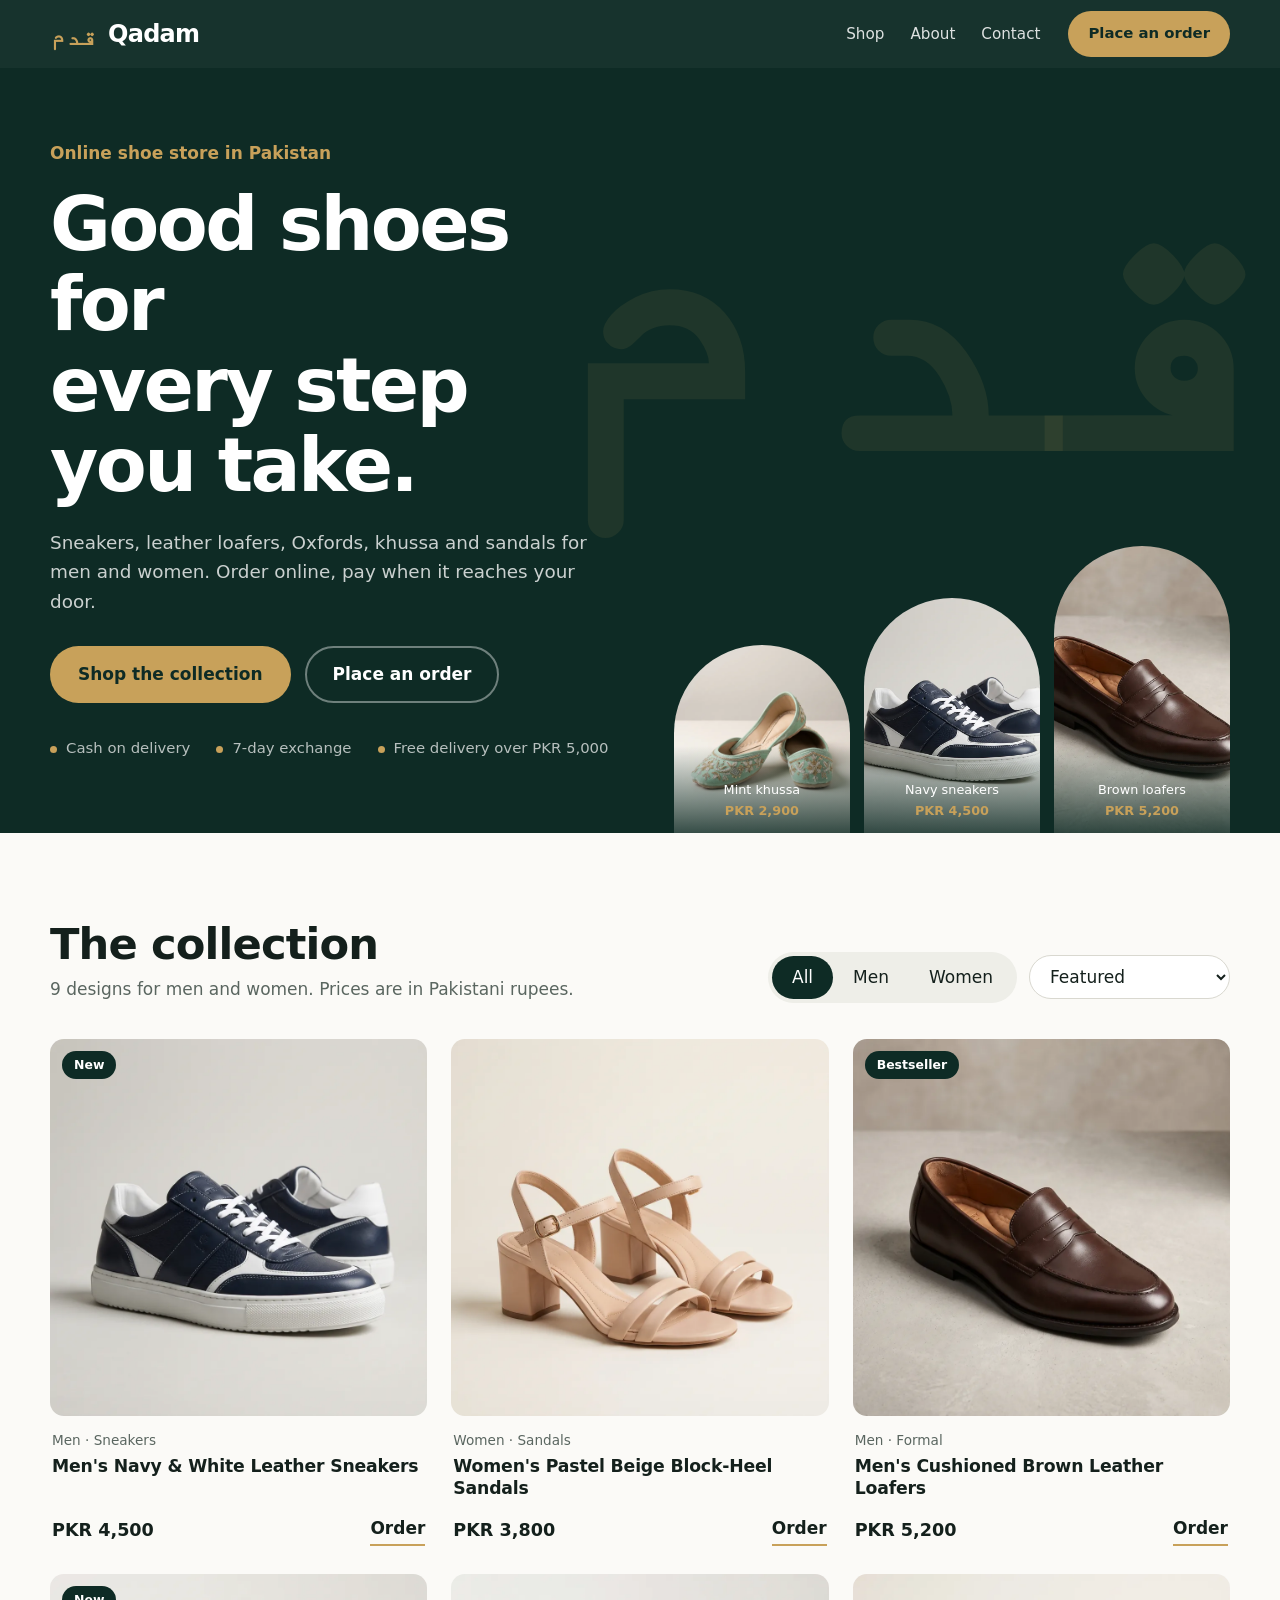
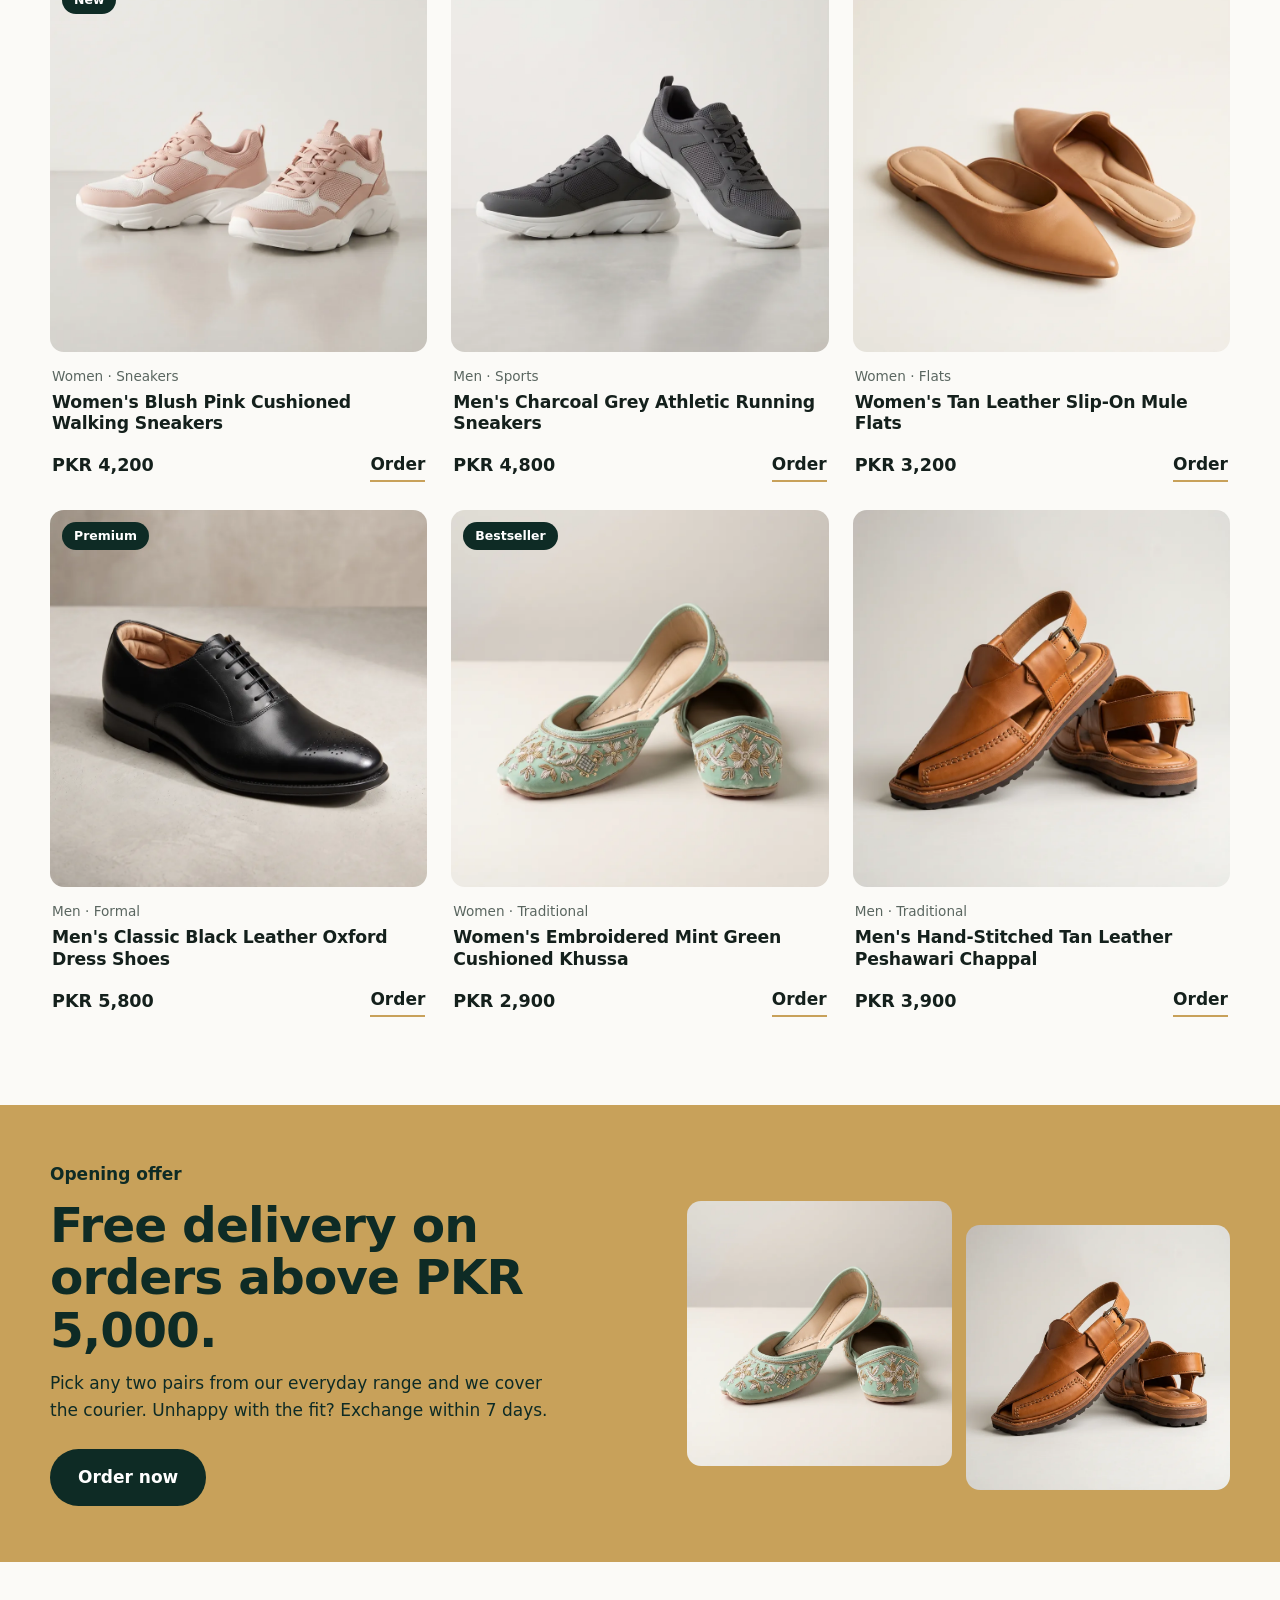
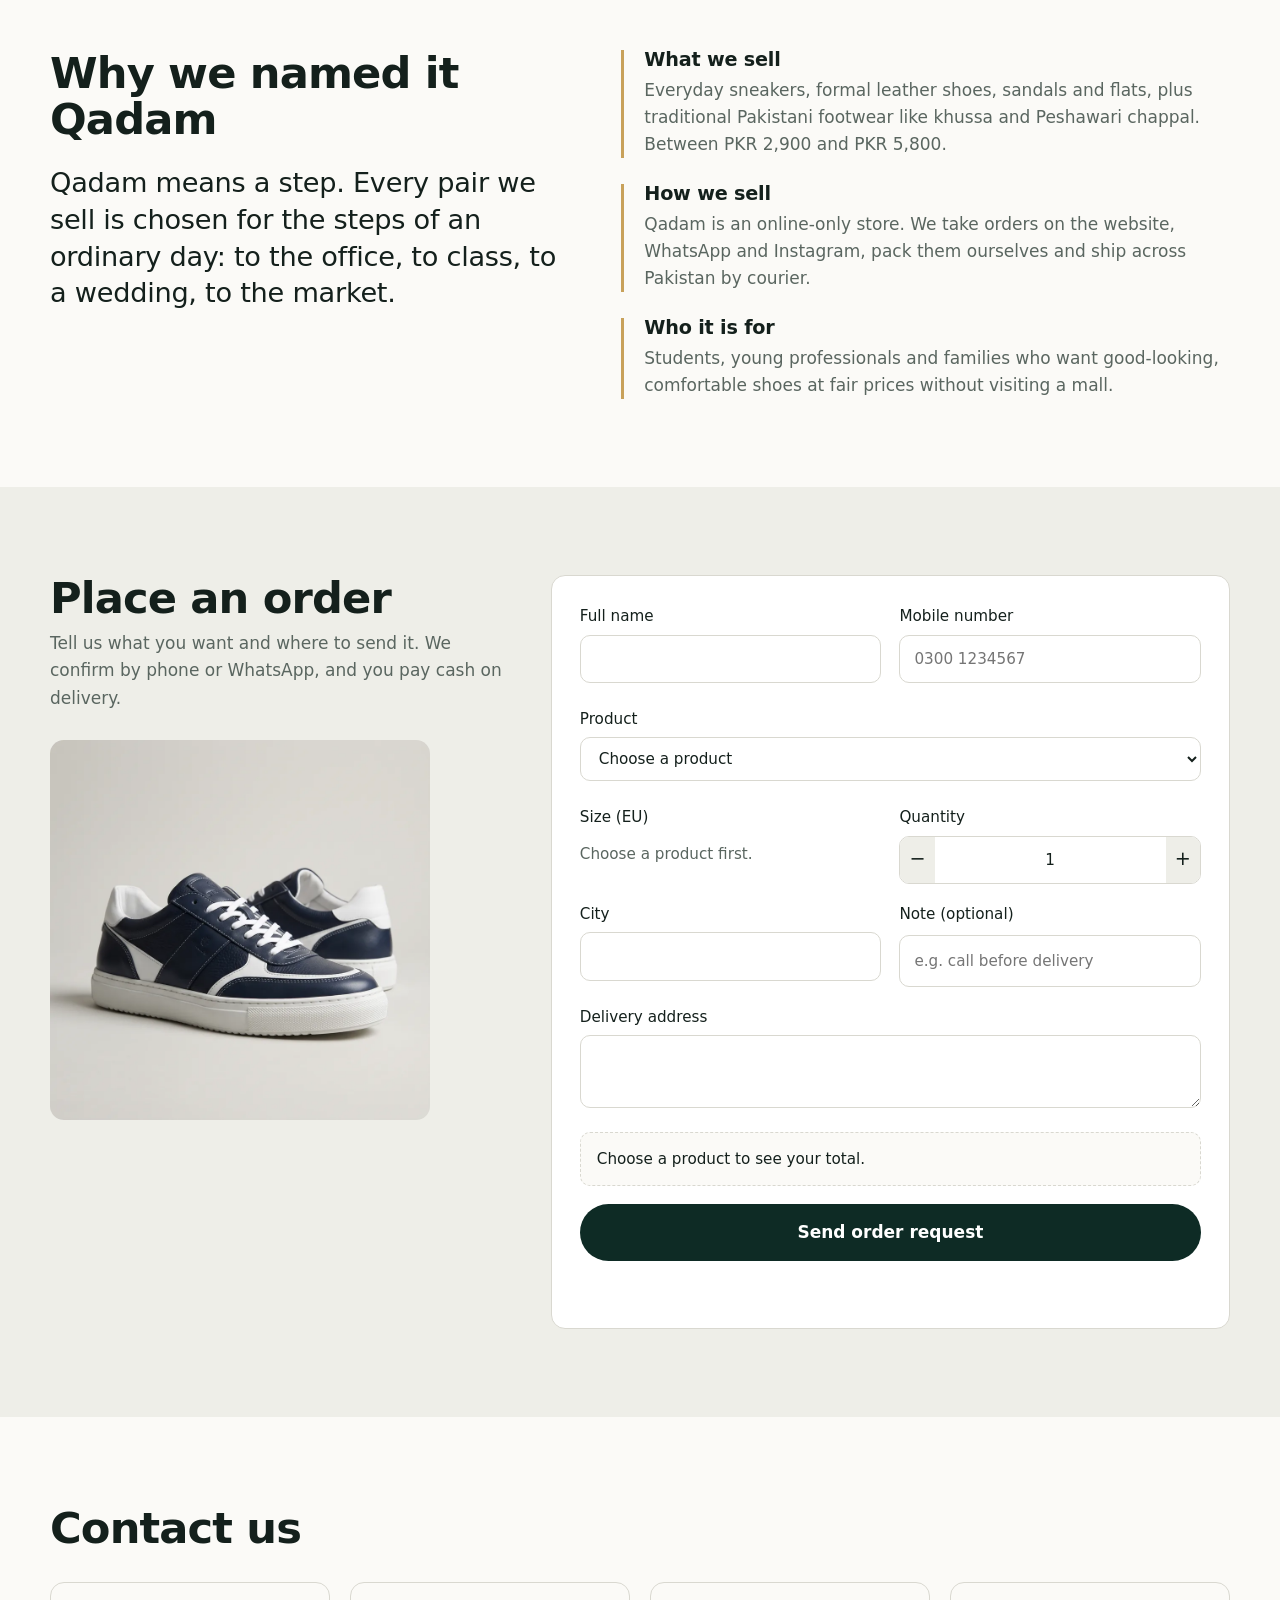
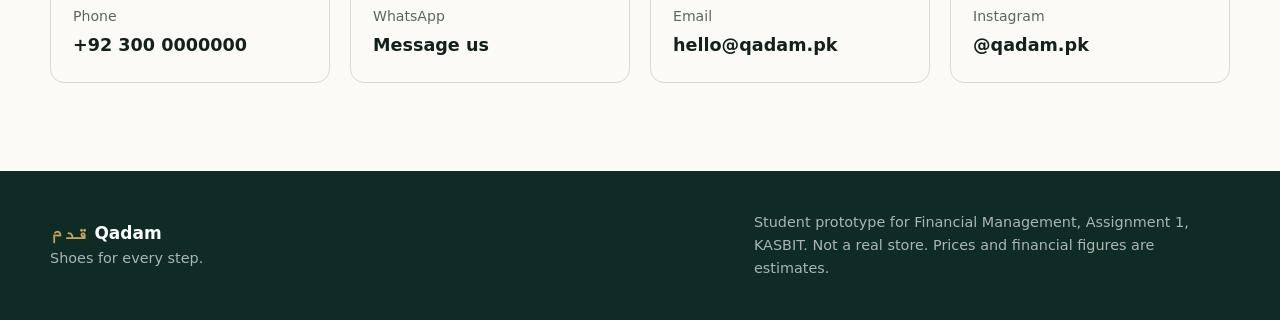
==== commit 49375039: "Update index.html" ====
--- a/index.html
+++ b/index.html
@@ -291,8 +291,6 @@
     <nav class="nav" id="nav" aria-label="Main">
       <a href="#shop">Shop</a>
       <a href="#about">About</a>
-      <a href="#startup">Startup costs</a>
-      <a href="#calculator">Profit calculator</a>
       <a href="#contact">Contact</a>
     </nav>
     <a class="btn btn-brass btn-sm" href="#order">Place an order</a>
@@ -390,77 +388,6 @@
         <h3>Who it is for</h3>
         <p>Students, young professionals and families who want good-looking, comfortable shoes at fair prices without visiting a mall.</p>
       </div>
-    </div>
-  </div>
-</section>
-
-<!-- STARTUP COSTS -->
-<section class="section tint" id="startup">
-  <div class="wrap">
-    <div class="section-head">
-      <div>
-        <h2>What it costs to start Qadam</h2>
-        <p class="sub">Estimated one-time costs to open the business, and where the money comes from.</p>
-      </div>
-    </div>
-    <div class="two">
-      <div class="card">
-        <h3>Startup costs</h3>
-        <ul class="bars" id="costList"></ul>
-        <div class="total"><span>Total startup cost</span><strong id="costTotal"></strong></div>
-      </div>
-      <div class="card">
-        <h3>Sources of funds</h3>
-        <div class="stack" id="fundStack" role="img" aria-label="Share of each funding source"></div>
-        <ul class="funds" id="fundList"></ul>
-        <div class="total"><span>Total funds raised</span><strong id="fundTotal"></strong></div>
-        <p class="note" id="fundNote"></p>
-      </div>
-    </div>
-  </div>
-</section>
-
-<!-- CALCULATOR -->
-<section class="section" id="calculator">
-  <div class="wrap">
-    <div class="section-head">
-      <div>
-        <h2>Monthly sales, expenses and profit</h2>
-        <p class="sub">Change the number of pairs sold per month and see the profit update.</p>
-      </div>
-      <button class="btn btn-line btn-sm" id="resetCalc" type="button">Reset to estimates</button>
-    </div>
-    <div class="calc">
-      <div class="calc-inputs">
-        <div class="card">
-          <h3>Pairs sold per month</h3>
-          <div id="unitRows" class="rows"></div>
-        </div>
-        <div class="card">
-          <h3>Costs</h3>
-          <label class="field-inline">
-            <span>Cost of shoes (% of selling price)</span>
-            <span class="rangebox"><input type="range" id="costPct" min="30" max="80" step="1"><output id="costPctOut"></output></span>
-          </label>
-          <div id="expRows" class="rows"></div>
-        </div>
-      </div>
-      <aside class="calc-out" aria-live="polite">
-        <p class="out-label">Expected monthly profit</p>
-        <p class="out-big" id="oProfit"></p>
-        <p class="out-sub" id="oMargin"></p>
-        <div class="flow" id="flow" role="img" aria-label="How sales are split between shoe costs, expenses and profit"></div>
-        <dl class="out-list">
-          <div><dt>Pairs sold</dt><dd id="oUnits"></dd></div>
-          <div><dt>Sales (revenue)</dt><dd id="oRev"></dd></div>
-          <div><dt>Cost of shoes</dt><dd id="oCogs"></dd></div>
-          <div><dt>Gross profit</dt><dd id="oGross"></dd></div>
-          <div><dt>Other expenses</dt><dd id="oExp"></dd></div>
-          <div class="hl"><dt>Net profit</dt><dd id="oNet"></dd></div>
-          <div><dt>Time to earn back startup cost</dt><dd id="oPay"></dd></div>
-        </dl>
-        <p class="note">Net profit = sales &minus; cost of shoes &minus; other expenses.</p>
-      </aside>
     </div>
   </div>
 </section>
@@ -860,87 +787,6 @@
   qv.addEventListener("click", (e) => { if (e.target === qv) qv.close(); });
   $("#qvOrder").addEventListener("click", () => { qv.close(); goOrder(qvId); });
 
-  /* ---------- startup costs ---------- */
-  const costTotal = FIN.startupCosts.reduce((s, c) => s + c.amount, 0);
-  const fundTotal = FIN.fundSources.reduce((s, c) => s + c.amount, 0);
-  $("#costList").innerHTML = FIN.startupCosts.map((c) => `
-    <li><div class="t"><span>${c.item}</span><span>${pkr(c.amount)}</span></div>
-      <small>${c.note}</small>
-      <div class="bar-track"><div class="bar-fill" style="width:${(c.amount / costTotal * 100).toFixed(1)}%"></div></div></li>`).join("");
-  $("#costTotal").textContent = pkr(costTotal);
-  const fundColors = ["#0e2b25", "#c8a15a", "#6f8f84"];
-  $("#fundStack").innerHTML = FIN.fundSources.map((f, i) => `<span style="width:${f.amount / fundTotal * 100}%;background:${fundColors[i]}"></span>`).join("");
-  $("#fundList").innerHTML = FIN.fundSources.map((f, i) => `
-    <li><i class="dot" style="background:${fundColors[i]}"></i><span class="n">${f.source}</span>
-      <span class="v">${pkr(f.amount)}</span><span class="p">${Math.round(f.amount / fundTotal * 100)}%</span></li>`).join("");
-  $("#fundTotal").textContent = pkr(fundTotal);
-  $("#fundNote").textContent = fundTotal === costTotal ? "Funds raised match the startup cost, so no loan is needed." : "";
-
-  /* ---------- calculator ---------- */
-  const defaults = () => ({
-    units: Object.fromEntries(PRODUCTS.map((p) => [p.id, p.defaultUnits])),
-    costPct: FIN.costPercent,
-    exp: Object.fromEntries(FIN.monthlyExpenses.map((e) => [e.key, e.amount])),
-  });
-  let S = defaults();
-
-  function buildCalcInputs() {
-    $("#unitRows").innerHTML = PRODUCTS.map((p) => `
-      <div class="row"><img src="${img(p)}" alt="" loading="lazy">
-        <div class="nm">${p.name.replace(/^(Men's|Women's) /, "")}<small>${p.gender} &middot; ${pkr(p.price)}</small></div>
-        <div class="stepper"><button type="button" data-u="${p.id}" data-d="-1" aria-label="Fewer ${p.name}">&minus;</button>
-          <input id="u${p.id}" data-uin="${p.id}" inputmode="numeric" value="${S.units[p.id]}" aria-label="Pairs of ${p.name} per month">
-          <button type="button" data-u="${p.id}" data-d="1" aria-label="More ${p.name}">+</button></div></div>`).join("");
-    $("#expRows").innerHTML = FIN.monthlyExpenses.map((e) => `
-      <label class="erow"><span>${e.item}<small>${e.type === "perOrder" ? "PKR per pair sold" : "PKR per month"}</small></span>
-        <input data-e="${e.key}" inputmode="numeric" value="${S.exp[e.key]}"></label>`).join("");
-    $("#costPct").value = S.costPct;
-    const key = document.createElement("div");
-    key.className = "flow-key";
-    key.innerHTML = `<span><i style="background:#6f8f84"></i>Shoes</span><span><i style="background:#9aa8a3"></i>Expenses</span><span><i style="background:#c8a15a"></i>Profit</span>`;
-    $("#flow").after(key);
-  }
-
-  function calc() {
-    let rev = 0, units = 0;
-    PRODUCTS.forEach((p) => { const u = S.units[p.id] || 0; rev += p.price * u; units += u; });
-    const cogs = rev * S.costPct / 100;
-    let exp = 0;
-    FIN.monthlyExpenses.forEach((e) => { exp += e.type === "perOrder" ? S.exp[e.key] * units : S.exp[e.key]; });
-    const net = rev - cogs - exp;
-    return { units, rev, cogs, gross: rev - cogs, exp, net, margin: rev ? net / rev * 100 : 0, payback: net > 0 ? costTotal / net : null };
-  }
-  function renderCalc() {
-    const r = calc();
-    const set = (id, v) => ($(id).textContent = v);
-    set("#oProfit", (r.net < 0 ? "-" : "") + pkr(Math.abs(r.net)));
-    $("#oProfit").classList.toggle("neg", r.net < 0);
-    set("#oMargin", r.rev ? `${r.margin.toFixed(1)}% of sales is profit` : "Enter some sales to begin");
-    set("#oUnits", `${num(r.units)} pairs`); set("#oRev", pkr(r.rev)); set("#oCogs", pkr(r.cogs));
-    set("#oGross", pkr(r.gross)); set("#oExp", pkr(r.exp)); set("#oNet", pkr(r.net));
-    set("#oPay", r.payback ? `${r.payback.toFixed(1)} months` : "Not reached");
-    const t = Math.max(r.rev, 1), pr = Math.max(r.net, 0);
-    const shoes = r.cogs / t * 100, ex = Math.min(r.exp / t * 100, 100 - shoes), pf = pr / t * 100;
-    $("#flow").innerHTML = `<span style="width:${shoes}%;background:#6f8f84"></span><span style="width:${ex}%;background:#9aa8a3"></span><span style="width:${pf}%;background:#c8a15a"></span>`;
-    $("#costPctOut").textContent = S.costPct + "%";
-  }
-  const clamp = (v, lo, hi) => Math.min(hi, Math.max(lo, v));
-  $("#unitRows").addEventListener("click", (e) => {
-    const b = e.target.closest("button[data-u]"); if (!b) return;
-    const id = b.dataset.u; S.units[id] = clamp((S.units[id] || 0) + Number(b.dataset.d), 0, 999);
-    $("#u" + id).value = S.units[id]; renderCalc();
-  });
-  $("#unitRows").addEventListener("input", (e) => {
-    const i = e.target.closest("[data-uin]"); if (!i) return;
-    S.units[i.dataset.uin] = clamp(parseInt(i.value.replace(/\D/g, "")) || 0, 0, 999); renderCalc();
-  });
-  $("#expRows").addEventListener("input", (e) => {
-    const i = e.target.closest("[data-e]"); if (!i) return;
-    S.exp[i.dataset.e] = clamp(parseInt(i.value.replace(/\D/g, "")) || 0, 0, 99999999); renderCalc();
-  });
-  $("#costPct").addEventListener("input", (e) => { S.costPct = Number(e.target.value); renderCalc(); });
-  $("#resetCalc").addEventListener("click", () => { S = defaults(); buildCalcInputs(); renderCalc(); });
-
   /* ---------- order form ---------- */
   const form = $("#orderForm"), msg = $("#formMsg");
   let size = "", qty = 1;
@@ -1035,277 +881,9 @@
   ].map(([l, v, h]) => `<a class="ccard" href="${h}"><span>${l}</span><strong>${v}</strong></a>`).join("");
 
   /* init */
-  renderGrid(); buildCalcInputs(); renderCalc(); renderSizes(); renderSummary();
+  renderGrid(); renderSizes(); renderSummary();
 })();
 
 </script>
 </body>
-</html><!doctype html>
-<html lang="en">
-<head>
-<meta charset="utf-8">
-<meta name="viewport" content="width=device-width, initial-scale=1">
-<title>Qadam | Shoes for every step</title>
-<meta name="description" content="Qadam is a Pakistani online shoe brand for men and women. Sneakers, loafers, khussa, sandals and more with cash on delivery.">
-<link rel="icon" href="data:image/svg+xml,%3Csvg xmlns='http://www.w3.org/2000/svg' viewBox='0 0 64 64'%3E%3Crect width='64' height='64' rx='14' fill='%230e2b25'/%3E%3Ctext x='32' y='45' font-size='36' text-anchor='middle' fill='%23c8a15a' font-family='serif'%3EQ%3C/text%3E%3C/svg%3E">
-<link rel="preconnect" href="https://fonts.googleapis.com">
-<link rel="preconnect" href="https://fonts.gstatic.com" crossorigin>
-<link href="https://fonts.googleapis.com/css2?family=Bricolage+Grotesque:opsz,wght@12..96,500;12..96,700;12..96,800&family=Instrument+Sans:wght@400;500;600&family=Noto+Nastaliq+Urdu:wght@500;700&display=swap" rel="stylesheet">
-<link rel="stylesheet" href="static/css/style.css">
-</head>
-<body>
-<a class="skip" href="#shop">Skip to shop</a>
-
-<header class="site-header" id="top">
-  <div class="wrap bar">
-    <a class="logo" href="#top" aria-label="Qadam home"><span class="logo-ur" lang="ur">قدم</span><span class="logo-en">Qadam</span></a>
-    <nav class="nav" id="nav" aria-label="Main">
-      <a href="#shop">Shop</a>
-      <a href="#about">About</a>
-      <a href="#startup">Startup costs</a>
-      <a href="#calculator">Profit calculator</a>
-      <a href="#contact">Contact</a>
-    </nav>
-    <a class="btn btn-brass btn-sm" href="#order">Place an order</a>
-    <button class="menu-btn" id="menuBtn" aria-label="Open menu" aria-expanded="false" aria-controls="nav"><span></span><span></span></button>
-  </div>
-</header>
-
-<main>
-<!-- HERO -->
-<section class="hero">
-  <div class="hero-ur" lang="ur" aria-hidden="true">قدم</div>
-  <div class="wrap hero-grid">
-    <div class="hero-copy">
-      <p class="hero-kicker">Online shoe store in Pakistan</p>
-      <h1>Good shoes for<br>every step you take.</h1>
-      <p class="hero-lead">Sneakers, leather loafers, Oxfords, khussa and sandals for men and women. Order online, pay when it reaches your door.</p>
-      <div class="hero-cta">
-        <a class="btn btn-brass" href="#shop">Shop the collection</a>
-        <a class="btn btn-ghost" href="#order">Place an order</a>
-      </div>
-      <ul class="hero-points">
-        <li>Cash on delivery</li>
-        <li>7-day exchange</li>
-        <li>Free delivery over PKR 5,000</li>
-      </ul>
-    </div>
-    <div class="steps" aria-hidden="true">
-      <figure class="arch a1"><img src="static/images/8-womens-mint-khussa.webp" alt=""><figcaption>Mint khussa <b>PKR 2,900</b></figcaption></figure>
-      <figure class="arch a2"><img src="static/images/1-mens-navy-sneakers.webp" alt=""><figcaption>Navy sneakers <b>PKR 4,500</b></figcaption></figure>
-      <figure class="arch a3"><img src="static/images/3-mens-brown-loafers.webp" alt=""><figcaption>Brown loafers <b>PKR 5,200</b></figcaption></figure>
-    </div>
-  </div>
-</section>
-
-<!-- SHOP -->
-<section class="section" id="shop">
-  <div class="wrap">
-    <div class="section-head">
-      <div>
-        <h2>The collection</h2>
-        <p class="sub">9 designs for men and women. Prices are in Pakistani rupees.</p>
-      </div>
-      <div class="controls">
-        <div class="seg" role="group" aria-label="Filter by gender" id="filters">
-          <button class="on" data-f="all" aria-pressed="true">All</button>
-          <button data-f="Men" aria-pressed="false">Men</button>
-          <button data-f="Women" aria-pressed="false">Women</button>
-        </div>
-        <label class="sort"><span class="sr">Sort by</span>
-          <select id="sort">
-            <option value="default">Featured</option>
-            <option value="low">Price: low to high</option>
-            <option value="high">Price: high to low</option>
-          </select>
-        </label>
-      </div>
-    </div>
-    <div class="grid" id="grid" aria-live="polite"></div>
-  </div>
-</section>
-
-<!-- PROMO BANNER -->
-<section class="promo" aria-label="Free delivery offer">
-  <div class="wrap promo-in">
-    <div class="promo-copy">
-      <p class="promo-tag">Opening offer</p>
-      <h2>Free delivery on orders above PKR 5,000.</h2>
-      <p>Pick any two pairs from our everyday range and we cover the courier. Unhappy with the fit? Exchange within 7 days.</p>
-      <a class="btn btn-pine" href="#order">Order now</a>
-    </div>
-    <div class="promo-img">
-      <img src="static/images/8-womens-mint-khussa.webp" alt="Embroidered mint green khussa" loading="lazy">
-      <img src="static/images/9-mens-peshawari-chappal.webp" alt="Tan leather Peshawari chappal" loading="lazy">
-    </div>
-  </div>
-</section>
-
-<!-- ABOUT -->
-<section class="section" id="about">
-  <div class="wrap about">
-    <div>
-      <h2>Why we named it Qadam</h2>
-      <p class="big">Qadam means a step. Every pair we sell is chosen for the steps of an ordinary day: to the office, to class, to a wedding, to the market.</p>
-    </div>
-    <div class="about-cols">
-      <div>
-        <h3>What we sell</h3>
-        <p>Everyday sneakers, formal leather shoes, sandals and flats, plus traditional Pakistani footwear like khussa and Peshawari chappal. Between PKR 2,900 and PKR 5,800.</p>
-      </div>
-      <div>
-        <h3>How we sell</h3>
-        <p>Qadam is an online-only store. We take orders on the website, WhatsApp and Instagram, pack them ourselves and ship across Pakistan by courier.</p>
-      </div>
-      <div>
-        <h3>Who it is for</h3>
-        <p>Students, young professionals and families who want good-looking, comfortable shoes at fair prices without visiting a mall.</p>
-      </div>
-    </div>
-  </div>
-</section>
-
-<!-- STARTUP COSTS -->
-<section class="section tint" id="startup">
-  <div class="wrap">
-    <div class="section-head">
-      <div>
-        <h2>What it costs to start Qadam</h2>
-        <p class="sub">Estimated one-time costs to open the business, and where the money comes from.</p>
-      </div>
-    </div>
-    <div class="two">
-      <div class="card">
-        <h3>Startup costs</h3>
-        <ul class="bars" id="costList"></ul>
-        <div class="total"><span>Total startup cost</span><strong id="costTotal"></strong></div>
-      </div>
-      <div class="card">
-        <h3>Sources of funds</h3>
-        <div class="stack" id="fundStack" role="img" aria-label="Share of each funding source"></div>
-        <ul class="funds" id="fundList"></ul>
-        <div class="total"><span>Total funds raised</span><strong id="fundTotal"></strong></div>
-        <p class="note" id="fundNote"></p>
-      </div>
-    </div>
-  </div>
-</section>
-
-<!-- CALCULATOR -->
-<section class="section" id="calculator">
-  <div class="wrap">
-    <div class="section-head">
-      <div>
-        <h2>Monthly sales, expenses and profit</h2>
-        <p class="sub">Change the number of pairs sold per month and see the profit update.</p>
-      </div>
-      <button class="btn btn-line btn-sm" id="resetCalc" type="button">Reset to estimates</button>
-    </div>
-    <div class="calc">
-      <div class="calc-inputs">
-        <div class="card">
-          <h3>Pairs sold per month</h3>
-          <div id="unitRows" class="rows"></div>
-        </div>
-        <div class="card">
-          <h3>Costs</h3>
-          <label class="field-inline">
-            <span>Cost of shoes (% of selling price)</span>
-            <span class="rangebox"><input type="range" id="costPct" min="30" max="80" step="1"><output id="costPctOut"></output></span>
-          </label>
-          <div id="expRows" class="rows"></div>
-        </div>
-      </div>
-      <aside class="calc-out" aria-live="polite">
-        <p class="out-label">Expected monthly profit</p>
-        <p class="out-big" id="oProfit"></p>
-        <p class="out-sub" id="oMargin"></p>
-        <div class="flow" id="flow" role="img" aria-label="How sales are split between shoe costs, expenses and profit"></div>
-        <dl class="out-list">
-          <div><dt>Pairs sold</dt><dd id="oUnits"></dd></div>
-          <div><dt>Sales (revenue)</dt><dd id="oRev"></dd></div>
-          <div><dt>Cost of shoes</dt><dd id="oCogs"></dd></div>
-          <div><dt>Gross profit</dt><dd id="oGross"></dd></div>
-          <div><dt>Other expenses</dt><dd id="oExp"></dd></div>
-          <div class="hl"><dt>Net profit</dt><dd id="oNet"></dd></div>
-          <div><dt>Time to earn back startup cost</dt><dd id="oPay"></dd></div>
-        </dl>
-        <p class="note">Net profit = sales &minus; cost of shoes &minus; other expenses.</p>
-      </aside>
-    </div>
-  </div>
-</section>
-
-<!-- ORDER -->
-<section class="section tint" id="order">
-  <div class="wrap order">
-    <div class="order-side">
-      <h2>Place an order</h2>
-      <p class="sub">Tell us what you want and where to send it. We confirm by phone or WhatsApp, and you pay cash on delivery.</p>
-      <div class="order-img"><img id="orderImg" src="static/images/1-mens-navy-sneakers.webp" alt=""></div>
-    </div>
-    <form class="card form" id="orderForm" novalidate>
-      <div class="f2">
-        <label>Full name<input name="name" autocomplete="name" required><em class="err" data-for="name"></em></label>
-        <label>Mobile number<input name="phone" inputmode="tel" autocomplete="tel" placeholder="0300 1234567" required><em class="err" data-for="phone"></em></label>
-      </div>
-      <label>Product
-        <select name="productId" id="orderProduct" required></select>
-        <em class="err" data-for="productId"></em>
-      </label>
-      <div class="f2">
-        <div class="fieldset">
-          <span class="lab">Size (EU)</span>
-          <div class="sizes" id="sizes" role="radiogroup" aria-label="Size"></div>
-          <em class="err" data-for="size"></em>
-        </div>
-        <label>Quantity
-          <span class="qty"><button type="button" data-q="-1" aria-label="Decrease">&minus;</button><input name="quantity" id="qty" value="1" inputmode="numeric" readonly><button type="button" data-q="1" aria-label="Increase">+</button></span>
-        </label>
-      </div>
-      <div class="f2">
-        <label>City<input name="city" autocomplete="address-level2" required><em class="err" data-for="city"></em></label>
-        <label>Note (optional)<input name="note" maxlength="300" placeholder="e.g. call before delivery"></label>
-      </div>
-      <label>Delivery address<textarea name="address" rows="2" autocomplete="street-address" required></textarea><em class="err" data-for="address"></em></label>
-      <div class="summary" id="summary"></div>
-      <button class="btn btn-pine btn-block" type="submit" id="submitBtn">Send order request</button>
-      <p class="form-msg" id="formMsg" role="status"></p>
-    </form>
-  </div>
-</section>
-
-<!-- CONTACT -->
-<section class="section" id="contact">
-  <div class="wrap">
-    <h2>Contact us</h2>
-    <div class="contact-grid" id="contactGrid"></div>
-  </div>
-</section>
-</main>
-
-<footer class="footer">
-  <div class="wrap foot">
-    <div><span class="logo-ur" lang="ur">قدم</span> <strong>Qadam</strong><p>Shoes for every step.</p></div>
-    <p class="fine">Student prototype for Financial Management, Assignment 1, KASBIT. Not a real store. Prices and financial figures are estimates.</p>
-  </div>
-</footer>
-
-<!-- QUICK VIEW -->
-<dialog class="qv" id="qv" aria-labelledby="qvName">
-  <button class="qv-x" id="qvClose" aria-label="Close">&times;</button>
-  <div class="qv-img"><img id="qvImg" alt=""></div>
-  <div class="qv-body">
-    <p class="qv-meta" id="qvMeta"></p>
-    <h3 id="qvName"></h3>
-    <p class="qv-price" id="qvPrice"></p>
-    <p id="qvDesc"></p>
-    <ul class="qv-feat" id="qvFeat"></ul>
-    <button class="btn btn-pine" id="qvOrder" type="button">Order this pair</button>
-  </div>
-</dialog>
-
-<script src="static/js/data.js"></script>
-<script src="static/js/app.js"></script>
-</body>
 </html>
